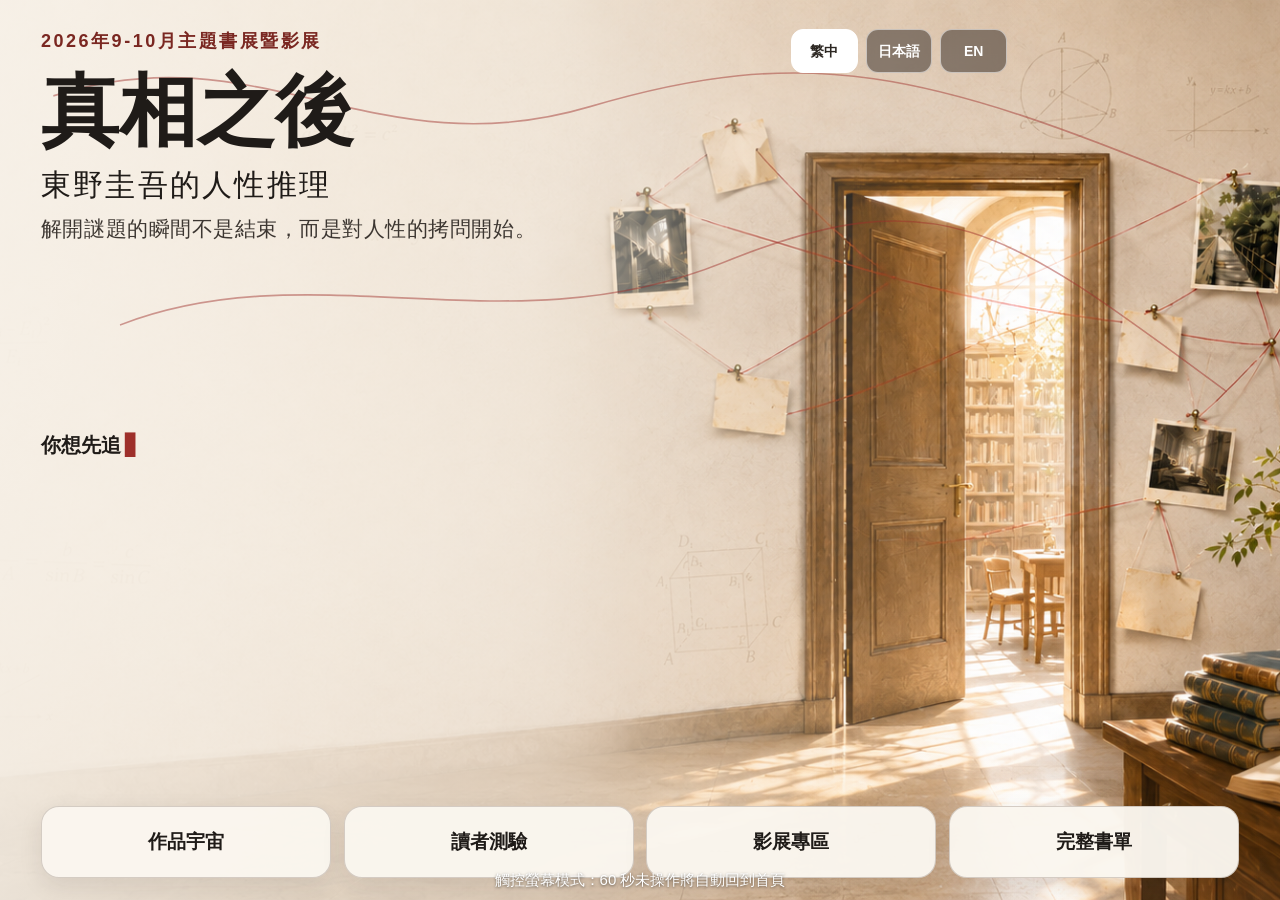
==== index.html @ 8c4c2dd8 "Update index.html" ====
<!doctype html>
<html lang="zh-Hant">
<head>
<meta charset="utf-8">
<meta name="viewport" content="width=device-width,initial-scale=1">
<title>真相之後｜東野圭吾的人性推理</title>
<style>
:root {
  --ink:#1f1b18;
  --muted:#665e56;
  --red:#9e2f2a;
  --paper:rgba(250,246,239,.92);
  --paper-strong:rgba(250,246,239,.97);
  --line:rgba(91,72,58,.24);
  --shadow:0 18px 50px rgba(48,36,28,.16);
  /* 六大主題色（--reason/--after/--love/--justice/--youth/--hope）
     統一定義在 css/theme.css，這裡不再重複，避免以後改色只改到一半。 */
}
*{box-sizing:border-box}
html,body{margin:0;width:100%;height:100%;overflow:hidden;background:#f3eadf;color:var(--ink);font-family:"Noto Serif TC","PingFang TC","Microsoft JhengHei",serif}
button{font:inherit;color:inherit}
.stage{
  width:100vw;height:100vh;min-height:720px;position:relative;overflow:hidden;
  /* 底圖由 css/theme.css 的 body.page-home .stage 統一管理 */
}

.red-thread{position:absolute;inset:0;pointer-events:none;opacity:.46}
.red-thread svg{width:100%;height:100%}
.app{position:relative;z-index:2;height:100%;padding:3.2vh 3.2vw 2.4vh;display:grid;grid-template-rows:auto 1fr auto;gap:2vh}

.top{display:flex;justify-content:space-between;align-items:flex-start;gap:24px}
.hero{max-width:48vw}
.eyebrow{font-size:clamp(18px,1.15vw,28px);letter-spacing:.14em;color:#7a2721;font-weight:700}
.title{font-size:clamp(72px,7vw,150px);line-height:.96;margin:.1em 0 .08em;letter-spacing:.04em}
.subtitle{font-size:clamp(31px,2.65vw,56px);letter-spacing:.14em;margin-bottom:.35em}
.tagline{font-size:clamp(21px,1.35vw,31px);line-height:1.55;color:#3d3732;max-width:980px}

.top-actions{display:flex;gap:12px}
.top-btn{
  min-height:64px;padding:12px 22px;border-radius:16px;border:1px solid rgba(255,255,255,.6);
  color:#fff;background:rgba(38,31,27,.62);backdrop-filter:blur(8px);cursor:pointer;
  font-size:clamp(18px,1.1vw,26px)
}

.case-wrap{align-self:end}
.case-title{font-size:clamp(20px,1.3vw,29px);font-weight:700;margin-bottom:1vh}
.case-grid{display:grid;grid-template-columns:repeat(3,1fr);gap:1.5vh 1.2vw}
.case{
  position:relative;min-height:15.3vh;padding:1.8vh 1.4vw 1.7vh;border-radius:22px;border:1px solid var(--line);
  background:var(--paper);box-shadow:var(--shadow);text-align:left;cursor:pointer;transition:.16s ease;overflow:hidden
}
.case::before{content:"";position:absolute;left:0;top:0;bottom:0;width:6px;background:var(--accent)}
.case:hover,.case:focus-visible{transform:translateY(-4px);border-color:var(--accent);outline:3px solid rgba(158,47,42,.12)}
.case small{display:block;color:var(--accent);font-size:clamp(16px,1.05vw,24px);letter-spacing:.06em;margin-bottom:.75vh}
.case strong{display:block;font-size:clamp(24px,1.85vw,40px);line-height:1.22;margin-bottom:.65vh}
.case span{display:block;color:var(--muted);font-size:clamp(15px,.95vw,22px)}

.footer{display:grid;grid-template-columns:repeat(4,1fr);gap:1vw}
.footer button{
  min-height:8vh;border-radius:18px;border:1px solid var(--line);background:var(--paper-strong);cursor:pointer;
  box-shadow:0 8px 24px rgba(31,25,20,.09);font-size:clamp(19px,1.2vw,27px);font-weight:700
}
.footer button:hover,.footer button:focus-visible{border-color:var(--red);outline:3px solid rgba(158,47,42,.12)}

.panel{
  position:absolute;z-index:10;inset:4vh 4vw;background:rgba(248,244,236,.985);border-radius:28px;border:1px solid var(--line);
  box-shadow:0 30px 90px rgba(0,0,0,.28);padding:4vh 4vw;display:none;overflow:auto
}
.panel.open{display:block}
.close{
  position:fixed;
  top:calc(4vh + 14px);
  right:calc(4vw + 14px);
  z-index:60;
  float:none;
  border:0;
  background:#2c2722;
  color:#fff;
  border-radius:14px;
  min-height:58px;
  padding:12px 22px;
  font-size:22px;
  cursor:pointer;
  box-shadow:0 10px 28px rgba(0,0,0,.22);
}
.panel-kicker{color:var(--red);font-weight:700;letter-spacing:.08em;font-size:22px}
.panel h2{font-size:clamp(46px,4vw,84px);margin:.2em 0 .25em}
.panel p{font-size:clamp(22px,1.45vw,31px);line-height:1.75;max-width:1100px;color:#403933}
.panel-grid{display:grid;grid-template-columns:repeat(3,1fr);gap:18px;margin-top:26px}
.book{border:1px solid var(--line);border-radius:18px;background:#fff;padding:22px}
.book b{font-size:clamp(22px,1.35vw,30px)}
.book p{font-size:18px;line-height:1.55;margin-bottom:0;color:var(--muted)}

.status{position:absolute;left:50%;bottom:1.1vh;transform:translateX(-50%);z-index:3;color:#fff;font-size:clamp(15px,.9vw,20px);text-shadow:0 1px 3px rgba(0,0,0,.55)}

@media (max-width:1000px){
  .hero{max-width:60vw}
  .case-grid{grid-template-columns:repeat(2,1fr)}
  .footer{grid-template-columns:repeat(2,1fr)}
  .panel-grid{grid-template-columns:1fr}
}

/* ===== 首頁打字機開場效果 ===== */
.case-title{
  min-height:1.55em; /* 避免文字逐字出現時版面跳動 */
}

.typing-cursor{
  display:inline-block;
  margin-left:4px;
  color:var(--red, #9e2f2a);
  animation:cursorBlink .75s steps(1,end) infinite;
}

@keyframes cursorBlink{
  0%,45%{opacity:1}
  46%,100%{opacity:0}
}

/* 六大 CASE 初始隱藏，等打字完成後依序進場 */
.case-grid .case{
  opacity:0;
  transform:translateY(18px);
  pointer-events:none;
}

.case-grid .case.case-reveal{
  opacity:1;
  transform:translateY(0);
  pointer-events:auto;
  transition:
    opacity .5s ease,
    transform .55s cubic-bezier(.22,.61,.36,1),
    border-color .16s ease,
    box-shadow .16s ease;
}


/* ===== 六大 CASE｜調查模式 ===== */
.panel.case-mode{padding:3.1vh 3.2vw 3.6vh;overflow:auto}
.case-shell{max-width:1720px;margin:0 auto;padding-bottom:3vh}
.case-head{padding-right:130px}
.case-head-row{display:flex;align-items:center;justify-content:space-between;gap:22px}
.case-progress{display:flex;align-items:center;gap:12px;font-family:"Noto Sans TC","PingFang TC","Microsoft JhengHei",sans-serif;color:var(--muted);font-size:16px;font-weight:700}
.progress-dots{display:flex;gap:8px}
.progress-dot{width:12px;height:12px;border-radius:999px;border:1px solid rgba(158,47,42,.38);background:rgba(158,47,42,.08)}
.progress-dot.done{background:var(--red);border-color:var(--red)}
.progress-dot.current{box-shadow:0 0 0 4px rgba(158,47,42,.12)}
.case-head h2{font-size:clamp(44px,3.8vw,76px);margin:.16em 0 .16em;line-height:1.12}
.panel .case-scene{font-size:clamp(21px,1.3vw,29px);line-height:1.65;max-width:1320px;margin:.35em 0 0}
.investigate-title{margin:24px 0 12px;font-family:"Noto Sans TC","PingFang TC","Microsoft JhengHei",sans-serif;font-size:clamp(18px,1.15vw,25px);font-weight:800;color:#3d342e}
.choice-grid{display:grid;grid-template-columns:repeat(3,1fr);gap:16px}
.choice-btn{min-height:130px;border:1px solid var(--line);border-radius:20px;background:rgba(255,255,255,.9);padding:20px 22px;text-align:left;cursor:pointer;box-shadow:0 10px 28px rgba(55,42,33,.08);transition:.2s ease;position:relative;overflow:hidden}
.choice-btn::after{content:"";position:absolute;left:0;right:0;bottom:0;height:4px;background:var(--red);transform:scaleX(0);transform-origin:left;transition:.24s ease}
.choice-btn:hover,.choice-btn.selected{transform:translateY(-3px);border-color:rgba(158,47,42,.55);box-shadow:0 14px 34px rgba(55,42,33,.13)}
.choice-btn.selected::after{transform:scaleX(1)}
.choice-title{display:block;font-size:clamp(22px,1.35vw,30px);font-weight:800;margin-bottom:6px}
.choice-code{display:block;color:var(--red);font-family:"Noto Sans TC","PingFang TC","Microsoft JhengHei",sans-serif;font-size:12px;letter-spacing:.18em;font-weight:900;margin-bottom:6px}
.choice-hint{display:block;color:var(--muted);font-family:"Noto Sans TC","PingFang TC","Microsoft JhengHei",sans-serif;font-size:15px;line-height:1.45}
.choice-feedback{display:none;margin:18px 0 6px;padding:17px 20px;border-left:4px solid var(--red);border-radius:0 16px 16px 0;background:rgba(158,47,42,.055);font-family:"Noto Sans TC","PingFang TC","Microsoft JhengHei",sans-serif;font-size:17px;line-height:1.7;color:#453a33}
.choice-feedback.show{display:block;animation:fadeInUp .35s ease both}
.clue-zone{display:none;margin-top:22px;position:relative}
.clue-zone.show{display:block}
.clue-thread{height:2px;background:linear-gradient(90deg,var(--red),rgba(158,47,42,.12));transform:scaleX(0);transform-origin:left;animation:threadDraw .85s ease forwards;margin:0 4% 16px}
@keyframes threadDraw{to{transform:scaleX(1)}}
@keyframes fadeInUp{from{opacity:0;transform:translateY(14px)}to{opacity:1;transform:none}}
.clue-grid{display:grid;grid-template-columns:repeat(3,1fr);gap:18px}
.clue-card{opacity:0;transform:translateY(18px);border:1px solid var(--line);border-radius:20px;background:#fff;padding:20px;box-shadow:0 10px 28px rgba(55,42,33,.07)}
.clue-card.reveal{animation:fadeInUp .5s ease forwards}
.clue-no{color:var(--red);font-family:"Noto Sans TC","PingFang TC","Microsoft JhengHei",sans-serif;font-size:12px;letter-spacing:.16em;font-weight:900}
.clue-card h3{font-size:clamp(22px,1.35vw,30px);margin:7px 0 14px}
.clue-label{font-family:"Noto Sans TC","PingFang TC","Microsoft JhengHei",sans-serif;color:var(--muted);font-size:12px;letter-spacing:.12em;font-weight:800;margin-top:10px}
.clue-question{font-family:"Noto Sans TC","PingFang TC","Microsoft JhengHei",sans-serif;font-size:16px;line-height:1.55;color:#342e2a;margin-top:4px}
.clue-real{color:#7d2b25;font-weight:700}
.clue-more{display:none;margin-top:12px;padding-top:12px;border-top:1px dashed rgba(91,72,58,.22);font-family:"Noto Sans TC","PingFang TC","Microsoft JhengHei",sans-serif;font-size:15px;line-height:1.65;color:#5a5048}
.clue-more.show{display:block}
.clue-expand{margin-top:14px;border:1px solid rgba(158,47,42,.28);background:#fff8f4;color:#7c2a25;border-radius:12px;padding:10px 14px;font-weight:800;cursor:pointer}
.case-closeout{display:none;margin-top:28px;padding:22px;border:1px solid var(--line);border-radius:22px;background:rgba(255,255,255,.72)}
.case-closeout.show{display:block;animation:fadeInUp .35s ease both}
.case-closeout .closeout-kicker{color:var(--red);font-family:"Noto Sans TC","PingFang TC","Microsoft JhengHei",sans-serif;font-size:13px;letter-spacing:.16em;font-weight:900}
.case-closeout h3{font-size:clamp(24px,1.55vw,34px);margin:8px 0 14px}
.verdict-grid{display:grid;grid-template-columns:repeat(2,1fr);gap:12px}
.verdict-btn{border:1px solid var(--line);background:#fff;border-radius:16px;padding:15px 18px;text-align:left;cursor:pointer;font-family:"Noto Sans TC","PingFang TC","Microsoft JhengHei",sans-serif;font-size:16px;font-weight:700;line-height:1.5}
.verdict-btn:hover,.verdict-btn.selected{border-color:var(--red);background:#fff5f1}
.verdict-response{display:none;margin-top:14px;font-family:"Noto Sans TC","PingFang TC","Microsoft JhengHei",sans-serif;font-size:16px;line-height:1.7;color:#4b413a}
.verdict-response.show{display:block}
.case-nav{display:none;margin-top:18px;grid-template-columns:1fr 1fr;gap:12px}
.case-nav.show{display:grid}
.case-nav button{min-height:56px;border-radius:15px;border:1px solid var(--line);background:#fff;font-weight:800;cursor:pointer;font-size:16px}
.case-nav .next{background:#2d2925;color:#fff;border-color:#2d2925}
.report-card{margin-top:22px;padding:24px;border-radius:22px;background:linear-gradient(135deg,#2d2824,#4a3f37);color:#fff;box-shadow:0 16px 40px rgba(32,25,20,.18)}
.report-card .report-kicker{color:#e8b6ab;font-family:"Noto Sans TC","PingFang TC","Microsoft JhengHei",sans-serif;font-size:13px;letter-spacing:.18em;font-weight:900}
.report-card h3{margin:8px 0 10px;font-size:clamp(28px,2vw,42px)}
.panel .report-card p{color:rgba(255,255,255,.84);font-size:17px;line-height:1.7;margin:0;max-width:1000px}

@media(max-width:1050px){.choice-grid,.clue-grid{grid-template-columns:1fr}.verdict-grid{grid-template-columns:1fr}.case-head{padding-right:90px}}

/* ===== 最終調查報告 v3：三軸人格 + 三面向結案判斷 ===== */
.report-summary{display:grid;grid-template-columns:minmax(0,1.05fr) minmax(340px,.95fr);gap:24px;align-items:start;margin-top:18px}
.report-profile-copy{font-size:17px;line-height:1.8;color:rgba(255,255,255,.88)}
.report-axis-box,.report-judgement{
  border:1px solid rgba(255,255,255,.14);
  border-radius:18px;
  background:rgba(255,255,255,.07);
  padding:18px 20px
}
.report-axis-title,.report-judgement-title{
  font-family:"Noto Sans TC","PingFang TC","Microsoft JhengHei",sans-serif;
  font-size:13px;font-weight:900;letter-spacing:.14em;color:#f1c8be;margin-bottom:12px
}
.report-axis-row{
  display:grid;grid-template-columns:92px 1fr 28px;gap:10px;align-items:center;
  margin:11px 0;font-family:"Noto Sans TC","PingFang TC","Microsoft JhengHei",sans-serif
}
.report-axis-label{font-size:14px;color:rgba(255,255,255,.84)}
.report-axis-track{height:9px;border-radius:999px;background:rgba(255,255,255,.12);overflow:hidden}
.report-axis-fill{height:100%;border-radius:999px;background:#e8b6ab}
.report-axis-score{text-align:right;font-weight:900;font-size:14px;color:#fff}
.report-judgement{margin-top:18px}
.judgement-grid{display:grid;gap:12px;margin-top:10px}
.judgement-item{
  border:1px solid rgba(255,255,255,.12);
  border-radius:15px;
  background:rgba(0,0,0,.08);
  padding:14px 16px
}
.judgement-item-head{
  display:flex;justify-content:space-between;align-items:center;gap:12px;
  margin-bottom:7px
}
.judgement-dimension{
  font-family:"Noto Sans TC","PingFang TC","Microsoft JhengHei",sans-serif;
  font-size:13px;font-weight:900;letter-spacing:.08em;color:#f1c8be
}
.judgement-result{
  font-family:"Noto Sans TC","PingFang TC","Microsoft JhengHei",sans-serif;
  font-size:15px;font-weight:900;color:#fff
}
.panel .judgement-item p{margin:0;color:rgba(255,255,255,.82);font-size:15px;line-height:1.7}
.report-closing{
  margin-top:18px;padding-top:16px;border-top:1px solid rgba(255,255,255,.14);
  color:rgba(255,255,255,.72);font-size:15px;line-height:1.7
}
@media(max-width:900px){
  .report-summary{grid-template-columns:1fr}
  .report-axis-row{grid-template-columns:88px 1fr 24px}
  .judgement-item-head{align-items:flex-start;flex-direction:column;gap:4px}
}

/* ===== 非線性調查流程：首頁完成狀態 ===== */
.home-progress{
  margin:-.2vh 0 1.1vh;
  font-family:"Noto Sans TC","PingFang TC","Microsoft JhengHei",sans-serif;
  font-size:clamp(15px,.95vw,20px);
  font-weight:800;
  color:var(--muted);
}
.case.completed{
  border-color:rgba(158,47,42,.42);
  box-shadow:0 12px 30px rgba(72,52,38,.12), inset 0 0 0 2px rgba(158,47,42,.05);
}
.case-complete-badge{
  position:absolute;
  right:14px;
  top:12px;
  z-index:2;
  display:inline-flex;
  align-items:center;
  gap:5px;
  padding:6px 10px;
  border-radius:999px;
  background:rgba(158,47,42,.10);
  color:var(--red);
  font-family:"Noto Sans TC","PingFang TC","Microsoft JhengHei",sans-serif;
  font-size:12px;
  line-height:1;
  font-weight:900;
  letter-spacing:.04em;
}



/* ===== 重新展開調查：確認彈窗 + 提示訊息 ===== */
.confirm-modal{
  position:fixed;inset:0;z-index:9999;display:none;align-items:center;justify-content:center;
  padding:28px;background:rgba(31,23,18,.55);backdrop-filter:blur(3px);
}
.confirm-modal.show{display:flex}
.confirm-card{
  width:min(560px,90vw);background:#fffaf3;border:1px solid rgba(92,73,59,.18);border-radius:24px;
  padding:30px 32px;box-shadow:0 28px 80px rgba(0,0,0,.28);
  font-family:"Noto Sans TC","PingFang TC","Microsoft JhengHei",sans-serif;
}
.confirm-kicker{color:var(--red);font-weight:800;letter-spacing:.1em;font-size:14px;margin-bottom:10px}
.confirm-card h3{
  margin:0 0 10px;font-size:clamp(24px,2vw,32px);
  font-family:"Noto Serif TC","Source Han Serif TC","Songti TC","PMingLiU",serif;
}
.confirm-card p{margin:0 0 22px;color:var(--muted);font-size:17px;line-height:1.7}
.confirm-actions{display:flex;gap:12px;justify-content:flex-end}
.confirm-actions button{
  border-radius:14px;padding:13px 22px;font-weight:800;cursor:pointer;font-size:16px;
  border:1px solid var(--line);min-height:52px;
}
.confirm-actions .secondary{background:#fff}
.confirm-actions .primary{background:var(--red);color:#fff;border-color:var(--red)}

.toast{
  position:fixed;left:50%;bottom:6vh;transform:translate(-50%,20px);z-index:10000;
  background:#2c2722;color:#fff;padding:16px 26px;border-radius:999px;
  font-family:"Noto Sans TC","PingFang TC","Microsoft JhengHei",sans-serif;
  font-size:clamp(16px,1vw,20px);font-weight:700;
  opacity:0;pointer-events:none;transition:opacity .3s ease,transform .3s ease;
  box-shadow:0 14px 40px rgba(0,0,0,.28);max-width:90vw;text-align:center;
}
.toast.show{opacity:1;transform:translate(-50%,0)}


/* ============================================================
   手機版 RWD｜第一階段
   ============================================================ */
@media (max-width:768px){
  html,body{
    width:100%;
    height:auto;
    min-height:100%;
    overflow-x:hidden;
    overflow-y:auto;
  }

  .stage{
    width:100%;
    height:auto;
    min-height:100dvh;
    overflow:visible;
  }

  .app{
    height:auto;
    min-height:100dvh;
    display:block;
    padding:22px 16px 28px;
  }

  .top{display:block}
  .hero{max-width:none;width:100%}
  .eyebrow{font-size:14px;letter-spacing:.11em;line-height:1.45}
  .title{font-size:clamp(52px,16vw,78px);line-height:1.02;margin:.12em 0 .1em}
  .subtitle{font-size:clamp(24px,7vw,34px);line-height:1.22;letter-spacing:.07em;margin-bottom:.55em}
  .tagline{max-width:none;font-size:17px;line-height:1.7}

  .top-actions{margin-top:18px;justify-content:flex-start}
  .top-btn{min-height:50px;padding:10px 16px;border-radius:13px;font-size:15px}

  .case-wrap{margin-top:30px}
  .case-title{font-size:20px;line-height:1.5;margin-bottom:6px}
  .home-progress{margin:0 0 14px;font-size:14px}

  .case-grid{grid-template-columns:1fr;gap:12px}
  .case{min-height:0;padding:18px 18px 17px 20px;border-radius:18px}
  .case small{font-size:14px;margin-bottom:7px}
  .case span{font-size:14px;line-height:1.45}

  .footer{margin-top:18px;grid-template-columns:repeat(2,1fr);gap:10px}
  .footer button{min-height:58px;border-radius:15px;font-size:16px;line-height:1.35;padding:10px 8px}

  .status{display:none}

  .panel{
    position:fixed;
    inset:0;
    width:100%;
    height:100dvh;
    border:0;
    border-radius:0;
    padding:18px 15px 34px;
    overflow-y:auto;
    overflow-x:hidden;
    -webkit-overflow-scrolling:touch;
    overscroll-behavior:contain;
    background:rgba(248,244,236,.995);
  }

  .panel.case-mode{padding:18px 15px 36px}
  .close{
    position:fixed;
    top:14px;
    right:14px;
    z-index:60;
    min-height:48px;
    padding:9px 14px;
    border-radius:12px;
    font-size:15px;
    margin:0;
  }

  .case-shell{max-width:none;padding-bottom:10px}
  .case-head{padding-right:0}
  .case-head-row{align-items:flex-start;flex-direction:column;gap:8px}
  .panel-kicker{font-size:15px}
  .case-progress{width:100%;justify-content:space-between;gap:8px;font-size:13px;flex-wrap:wrap}
  .progress-dots{gap:6px}
  .progress-dot{width:10px;height:10px}

  .case-head h2{font-size:clamp(34px,10vw,48px);line-height:1.17;margin:.25em 0 .22em}
  .panel .case-scene{font-size:17px;line-height:1.75;margin-top:0}
  .investigate-title{margin:24px 0 11px;font-size:17px;line-height:1.5}

  .choice-grid,.clue-grid,.verdict-grid{grid-template-columns:1fr;gap:11px}
  .choice-btn{min-height:0;padding:17px 16px;border-radius:16px}
  .choice-title{font-size:21px}
  .choice-code{font-size:11px}
  .choice-hint{font-size:14px}
  .choice-feedback{margin-top:14px;padding:14px 15px;font-size:15px;line-height:1.7}

  .clue-zone{margin-top:18px}
  .clue-card{padding:17px;border-radius:16px}
  .clue-card h3{font-size:21px}
  .clue-question{font-size:15px}
  .clue-more{font-size:14px}
  .clue-expand{min-height:44px;padding:10px 14px}

  .case-closeout{margin-top:20px;padding:17px;border-radius:17px}
  .case-closeout h3{font-size:22px;line-height:1.45}
  .verdict-btn{min-height:52px;padding:14px 15px;font-size:15px}
  .verdict-response{font-size:15px}

  .case-nav{grid-template-columns:1fr;gap:9px}
  .case-nav button{min-height:52px;font-size:15px}

  .report-card{padding:18px;border-radius:17px}
  .report-card h3{font-size:30px;line-height:1.25}
  .report-summary{grid-template-columns:1fr;gap:16px}
  .report-profile-copy{font-size:15px;line-height:1.8}
  .report-axis-box,.report-judgement{padding:15px;border-radius:15px}
  .report-axis-row{grid-template-columns:84px 1fr 20px;gap:8px}
  .report-axis-label{font-size:13px}
  .judgement-item{padding:13px 14px}
  .judgement-item-head{align-items:flex-start;flex-direction:column;gap:4px}
  .panel .judgement-item p{font-size:14px;line-height:1.7}
  .report-closing{font-size:14px}

  .confirm-modal{padding:16px}
  .confirm-card{width:100%;max-width:520px;padding:24px 20px;border-radius:20px}
  .confirm-card p{font-size:15px}
  .confirm-actions{flex-direction:column-reverse}
  .confirm-actions button{width:100%}

  .toast{
    bottom:24px;
    width:calc(100% - 32px);
    border-radius:16px;
    padding:13px 16px;
    font-size:14px;
  }

  .red-thread{opacity:.22}
}


/* ===== 手機滑動體驗修正 ===== */
@media (max-width:768px){
  body.panel-open{
    overflow:hidden;
  }

  .panel{
    touch-action:pan-y;
    overscroll-behavior-y:auto;
    -webkit-overflow-scrolling:touch;
  }

  #panelContent,
  .case-shell,
  .choice-grid,
  .clue-grid,
  .case-closeout,
  .report-card{
    touch-action:pan-y;
  }

  .panel button{
    touch-action:manipulation;
  }

  .close{
    float:none;
    display:block;
    margin-left:0;
  }
}


/* ===== 最終報告閱讀順序修正 ===== */
.report-summary{
  grid-template-columns:minmax(0,1.05fr) minmax(340px,.95fr);
  grid-template-areas:
    "profile axis"
    "judgement judgement"
    "closing closing";
}
.report-profile-copy{grid-area:profile}
.report-axis-box{grid-area:axis}
.report-judgement{grid-area:judgement}
.report-closing{grid-area:closing}

@media(max-width:900px){
  .report-summary{
    grid-template-columns:1fr;
    grid-template-areas:
      "profile"
      "axis"
      "judgement"
      "closing";
  }
}


/* ===== 首頁調查進度延後出現 ===== */
.home-progress{
  opacity:0;
  transform:translateY(8px);
  pointer-events:none;
}

.home-progress.progress-reveal{
  opacity:1;
  transform:translateY(0);
  pointer-events:auto;
  transition:opacity .45s ease, transform .45s ease;
}


/* ===== 手機 CASE 標題寬度最終修正 ===== */
@media (max-width:768px){
  .case strong{
    font-size:21px;
    line-height:1.3;
    margin-bottom:7px;
    padding-right:0;
    word-break:keep-all;
    overflow-wrap:normal;
  }

  .case-complete-badge{
    position:static;
    display:inline-flex;
    margin-top:10px;
    width:max-content;
  }
}


/* ===== 重新展開調查按鈕顯示邏輯 ===== */
#restartInvestigationBtn{
  opacity:0;
  visibility:hidden;
  pointer-events:none;
  transform:translateY(-6px);
}

#restartInvestigationBtn.restart-visible{
  opacity:1;
  visibility:visible;
  pointer-events:auto;
  transform:translateY(0);
  transition:opacity .35s ease, transform .35s ease;
}


/* ===== 三語架構｜Language Switcher ===== */
.language-switcher{
  display:flex;
  gap:8px;
  align-items:center;
  flex-wrap:wrap;
}

.lang-btn{
  min-height:44px;
  padding:9px 13px;
  border-radius:12px;
  border:1px solid rgba(255,255,255,.55);
  background:rgba(38,31,27,.48);
  color:#fff;
  font-family:"Noto Sans TC","PingFang TC","Microsoft JhengHei",sans-serif;
  font-size:14px;
  font-weight:800;
  cursor:pointer;
  backdrop-filter:blur(8px);
}

.lang-btn[aria-pressed="true"]{
  background:#fff;
  color:#2c2722;
  border-color:#fff;
}

@media (max-width:768px){
  .top-actions{
    width:100%;
    justify-content:space-between;
    align-items:center;
    gap:10px;
    flex-wrap:wrap;
  }

  .language-switcher{
    order:1;
  }

  #restartInvestigationBtn{
    order:2;
  }

  .lang-btn{
    min-height:42px;
    padding:8px 11px;
    font-size:13px;
  }
}

/* 英文版字級預留：第二階段翻譯完成後會直接生效 */
html[lang="en"] .case strong{
  letter-spacing:0;
}

@media (max-width:768px){
  html[lang="en"] .case strong{
    font-size:19px;
    line-height:1.28;
    word-break:normal;
    overflow-wrap:anywhere;
  }

  html[lang="ja"] .case strong{
    font-size:20px;
    line-height:1.3;
  }
}


/* ===== 三語切換器固定位置修正 ===== */
.top-actions{
  display:grid;
  grid-template-columns:216px 220px;
  justify-content:end;
  align-items:start;
  gap:12px;
  width:448px;
  flex:0 0 448px;
}

.language-switcher{
  width:216px;
  display:grid;
  grid-template-columns:repeat(3,1fr);
  gap:8px;
}

.lang-btn{
  width:100%;
  min-width:0;
  white-space:nowrap;
  text-align:center;
}

#restartInvestigationBtn{
  width:220px;
  justify-self:end;
  white-space:nowrap;
}

/* 手機：語言切換器固定滿寬，三顆按鈕各佔 1/3；
   重新展開調查另起一列，不再影響語言按鈕位置。 */
@media (max-width:768px){
  .top-actions{
    display:grid;
    grid-template-columns:1fr;
    gap:10px;
    width:100%;
    min-width:0;
    flex:none;
    margin-top:18px;
  }

  .language-switcher{
    width:100%;
    grid-template-columns:repeat(3,1fr);
    order:1;
  }

  #restartInvestigationBtn{
    width:100%;
    max-width:220px;
    justify-self:start;
    order:2;
  }
}


/* ===== 語言按鈕文字垂直／水平置中修正 ===== */
.lang-btn{
  display:flex;
  align-items:center;
  justify-content:center;
  line-height:1;
  padding-top:0;
  padding-bottom:0;
  text-align:center;
}

</style>
<link rel="stylesheet" href="./css/theme.css">

<style id="mobile-home-bg-override">
@media (max-width:768px){
  body.page-home .stage{
    background-image:url("./images/home-bg-mobile.png");
    background-size:cover;
    background-position:center top;
    background-repeat:no-repeat;
    background-attachment:scroll;
  }
}
</style>

<script src="./js/common.js"></script>
</head>
<body class="page-home">
<main class="stage">
  <div class="red-thread" aria-hidden="true">
    <svg viewBox="0 0 1920 1080" preserveAspectRatio="none">
      <path d="M80 115 C390 35 560 205 885 128 S1390 85 1800 220" fill="none" stroke="#9e2f2a" stroke-width="2"/>
      <path d="M180 390 C470 300 760 420 1085 315 S1510 275 1840 470" fill="none" stroke="#9e2f2a" stroke-width="2"/>
    </svg>
  </div>

  <div class="app">
    <header class="top">
      <section class="hero">
        <div class="eyebrow" data-i18n="hero.eyebrow">2026年9-10月主題書展暨影展</div>
        <div class="title" data-i18n="hero.title">真相之後</div>
        <div class="subtitle" data-i18n="hero.subtitle">東野圭吾的人性推理</div>
        <div class="tagline" data-i18n="hero.tagline">解開謎題的瞬間不是結束，而是對人性拷問的開始。</div>
      </section>
      <div class="top-actions">
        <div class="language-switcher" role="group" aria-label="Language">
          <button class="lang-btn" type="button" data-lang="zh-Hant" aria-pressed="true">繁中</button>
          <button class="lang-btn" type="button" data-lang="ja" aria-pressed="false">日本語</button>
          <button class="lang-btn" type="button" data-lang="en" aria-pressed="false">EN</button>
        </div>
        <button class="top-btn" id="restartInvestigationBtn" data-i18n="common.restart">↺ 重新展開調查</button>
      </div>
    </header>

    <section class="case-wrap">
      <div class="case-title"><span id="typewriter-title"></span><span class="typing-cursor">▋</span></div>
      <div class="home-progress" id="homeProgress">調查進度：已完成 0 / 6</div>
      <div class="case-grid">
        <button class="case" style="--accent:var(--reason)" data-case="reason">
          <small data-i18n="cases.reason.label">CASE 01｜理性</small>
          <strong data-i18n="cases.reason.title">理性可以解開一切嗎？</strong>
          <span data-i18n="cases.reason.subtitle">偵探伽利略系列</span>
        </button>
        <button class="case" style="--accent:var(--after)" data-case="after">
          <small data-i18n="cases.after.label">CASE 02｜餘波</small>
          <strong data-i18n="cases.after.title">死亡之後，留下來的是誰？</strong>
          <span data-i18n="cases.after.subtitle">加賀恭一郎系列</span>
        </button>
        <button class="case" style="--accent:var(--love)" data-case="love">
          <small data-i18n="cases.love.label">CASE 03｜愛</small>
          <strong data-i18n="cases.love.title">愛，能不能成為犯罪的理由？</strong>
          <span data-i18n="cases.love.subtitle">人性與情感的邊界</span>
        </button>
        <button class="case" style="--accent:var(--justice)" data-case="justice">
          <small data-i18n="cases.justice.label">CASE 04｜正義</small>
          <strong data-i18n="cases.justice.title">當社會製造了罪犯</strong>
          <span data-i18n="cases.justice.subtitle">司法、公共議題與社會省思</span>
        </button>
        <button class="case" style="--accent:var(--youth)" data-case="youth">
          <small data-i18n="cases.youth.label">CASE 05｜青春</small>
          <strong data-i18n="cases.youth.title">青春從來不只是青春</strong>
          <span data-i18n="cases.youth.subtitle">校園、同儕與成長的代價</span>
        </button>
        <button class="case" style="--accent:var(--hope)" data-case="hope">
          <small data-i18n="cases.hope.label">CASE 06｜希望</small>
          <strong data-i18n="cases.hope.title">沒有命案，也可以是東野圭吾</strong>
          <span data-i18n="cases.hope.subtitle">溫暖、希望與非典型解謎</span>
        </button>
      </div>
    </section>

    <footer class="footer">
      <button id="universeBtn" data-i18n="nav.universe">作品宇宙</button>
      <button id="quizBtn" data-i18n="nav.quiz">讀者測驗</button>
      <button data-action="film" data-i18n="nav.film">影展專區</button>
      <button data-action="books" data-i18n="nav.books">完整書單</button>
    </footer>
  </div>

  <section class="panel" id="panel" aria-live="polite">
    <button class="close" id="closeBtn" data-i18n="common.close">關閉</button>
    <div id="panelContent"></div>
  </section>

  <div class="status" id="idleStatus" data-i18n="common.idleStatus">觸控螢幕模式：60 秒未操作將自動回到首頁</div>

  <div class="confirm-modal" id="restartConfirm" aria-hidden="true">
    <div class="confirm-card">
      <div class="confirm-kicker" data-i18n="common.restartKicker">重新展開調查</div>
      <h3 data-i18n="common.restartTitle">要清空目前的調查進度嗎？</h3>
      <p data-i18n="common.restartBody">清空後，六大案件的選擇與判斷都會重新開始，你可以自由探索不同的可能。</p>
      <div class="confirm-actions">
        <button class="secondary" id="restartCancelBtn" data-i18n="common.cancel">取消</button>
        <button class="primary" id="restartConfirmBtn" data-i18n="common.confirmRestart">確定重新開始</button>
      </div>
    </div>
  </div>

  <div class="toast" id="toast"></div>
</main>

<script>


/* ============================================================
   三語架構 v1
   優先順序：
   1. URL ?lang=zh / ja / en
   2. localStorage truthAfterLang
   3. 預設繁體中文
   第二階段會把六大 CASE 與最終報告全文移入這個翻譯架構。
   LANGUAGE_CONFIG / normalizeLang / resolveInitialLanguage / withCurrentLang /
   formatText / updateLangButtons 已統一移到 common.js，四個頁面共用同一份，
   避免各頁各自複製、久了行為漂移不一致。
   ============================================================ */

const i18n={
  "zh-Hant": {
    "hero": {
      "eyebrow": "2026年9-10月主題書展暨影展",
      "title": "真相之後",
      "subtitle": "東野圭吾的人性推理",
      "tagline": "解開謎題的瞬間不是結束，而是對人性的拷問開始。",
      "prompt": "你想先追查哪一種真相？"
    },
    "nav": {
      "universe": "作品宇宙",
      "quiz": "讀者測驗",
      "film": "影展專區",
      "books": "完整書單"
    },
    "common": {
      "close": "關閉",
      "restart": "↺ 重新展開調查",
      "progressPrefix": "調查進度：已完成",
      "progressSuffix": "/ 6",
      "investigationProgress": "調查進度",
      "originalChoice": "你原本選擇從「{choice}」開始。",
      "currentChoice": "你選擇從「{choice}」開始。",
      "judgementRecorded": "你的判斷已記錄。",
      "returnCases": "返回六大案件",
      "continueCase": "繼續追查 {case} →",
      "viewReport": "查看調查報告",
      "evidence": "證物",
      "surfaceQuestion": "表面問題",
      "realQuestion": "真正的問題",
      "expandClue": "展開線索",
      "collapseClue": "收起線索",
      "caseReview": "CASE REVIEW｜結案判斷",
      "restartTitle": "要清空目前的調查進度嗎？",
      "restartBody": "清空後，六大案件的選擇與判斷都會重新開始，你可以自由探索不同的可能。",
      "cancel": "取消",
      "confirmRestart": "確定重新開始",
      "freshToast": "目前就是全新的調查，歡迎開始！",
      "restartedToast": "已重新展開調查，歡迎探索不同的可能。",
      "filmPlaceholder": "正式版可放映片單、日期、原著作品、預告與映後提問。",
      "completedBadge": "✓ 已完成",
      "idleStatus": "觸控螢幕模式：60 秒未操作將自動回到首頁",
      "restartKicker": "重新展開調查"
    },
    "cases": {
      "reason": {
        "label": "CASE 01｜理性",
        "title": "理性可以解開一切嗎？",
        "subtitle": "偵探伽利略系列"
      },
      "after": {
        "label": "CASE 02｜餘波",
        "title": "死亡之後，留下來的是誰？",
        "subtitle": "加賀恭一郎系列"
      },
      "love": {
        "label": "CASE 03｜愛",
        "title": "愛，能不能成為犯罪的理由？",
        "subtitle": "人性與情感的邊界"
      },
      "justice": {
        "label": "CASE 04｜正義",
        "title": "當社會製造了罪犯",
        "subtitle": "司法、公共議題與社會省思"
      },
      "youth": {
        "label": "CASE 05｜青春",
        "title": "青春從來不只是青春",
        "subtitle": "校園、同儕與成長的代價"
      },
      "hope": {
        "label": "CASE 06｜希望",
        "title": "沒有命案，也可以是東野圭吾",
        "subtitle": "溫暖、希望與非典型解謎"
      }
    }
  },
  "ja": {
    "hero": {
      "eyebrow": "2026年9–10月 テーマ図書展・映画特集",
      "title": "真実のその先",
      "subtitle": "東野圭吾が描く、人間の心とミステリー",
      "tagline": "謎が解けた瞬間は、終わりではない。そこから、人間性への問いが始まる。",
      "prompt": "あなたは、どの真実から追いますか？"
    },
    "nav": {
      "universe": "作品世界",
      "quiz": "読者診断",
      "film": "映画特集",
      "books": "全作品リスト"
    },
    "common": {
      "close": "閉じる",
      "restart": "↺ 調査をやり直す",
      "progressPrefix": "調査進捗：完了",
      "progressSuffix": "/ 6",
      "investigationProgress": "調査進捗",
      "originalChoice": "前回は「{choice}」から調査を始めました。",
      "currentChoice": "「{choice}」から調査を始めます。",
      "judgementRecorded": "あなたの判断を記録しました。",
      "returnCases": "6つのCASEへ戻る",
      "continueCase": "次の調査へ：{case} →",
      "viewReport": "最終調査レポートを見る",
      "evidence": "証拠品",
      "surfaceQuestion": "表面的な問い",
      "realQuestion": "本質的な問い",
      "expandClue": "手がかりを開く",
      "collapseClue": "手がかりを閉じる",
      "caseReview": "CASE REVIEW｜最終判断",
      "restartTitle": "現在の調査記録を消去しますか？",
      "restartBody": "リセットすると、6つのCASEにおける選択と判断がすべて初期化され、別の可能性を自由に探索できます。",
      "cancel": "キャンセル",
      "confirmRestart": "最初からやり直す",
      "freshToast": "現在は初期状態です。いつでも調査を開始できます。",
      "restartedToast": "調査をリセットしました。新たな視点で真相を探ってみましょう。",
      "filmPlaceholder": "正式版では上映作品、日程、原作小説、予告編、上映後の問いかけ等を掲載します。",
      "completedBadge": "✓ 完了",
      "idleStatus": "タッチスクリーンモード：60秒間操作がない場合、自動的にホーム画面へ戻ります。",
      "restartKicker": "調査を再開する"
    },
    "cases": {
      "reason": {
        "label": "CASE 01｜理性",
        "title": "理性はすべてを解き明かせるのか？",
        "subtitle": "ガリレオシリーズ"
      },
      "after": {
        "label": "CASE 02｜余波",
        "title": "死のあとに、残されるのは誰か？",
        "subtitle": "加賀恭一郎シリーズ"
      },
      "love": {
        "label": "CASE 03｜愛",
        "title": "愛は、犯罪の理由になり得るのか？",
        "subtitle": "感情と人間性の境界"
      },
      "justice": {
        "label": "CASE 04｜正義",
        "title": "社会が犯罪者を生み出すとき",
        "subtitle": "司法・公共問題・社会への問い"
      },
      "youth": {
        "label": "CASE 05｜青春",
        "title": "青春は、ただの青春ではない",
        "subtitle": "学校・仲間・成長の代償"
      },
      "hope": {
        "label": "CASE 06｜希望",
        "title": "殺人事件がなくても、東野圭吾",
        "subtitle": "温もり・希望・非典型ミステリー"
      }
    }
  },
  "en": {
    "hero": {
      "eyebrow": "September–October 2026 Book & Film Exhibition",
      "title": "Beyond the Truth",
      "subtitle": "Keigo Higashino: Human Nature Behind the Mystery",
      "tagline": "Solving the mystery is not the end. It is where the questions about human nature begin.",
      "prompt": "Which truth will you investigate first?"
    },
    "nav": {
      "universe": "Works Universe",
      "quiz": "Reader Quiz",
      "film": "Film Program",
      "books": "Full Book List"
    },
    "common": {
      "close": "Close",
      "restart": "↺ Restart Investigation",
      "progressPrefix": "Investigation Progress:",
      "progressSuffix": "of 6",
      "investigationProgress": "Investigation Progress",
      "originalChoice": "You previously started with “{choice}.”",
      "currentChoice": "You chose to begin with “{choice}.”",
      "judgementRecorded": "Your judgement has been recorded.",
      "returnCases": "Back to the Six Cases",
      "continueCase": "Continue to {case} →",
      "viewReport": "View Investigation Report",
      "evidence": "Evidence",
      "surfaceQuestion": "Surface Question",
      "realQuestion": "The Deeper Question",
      "expandClue": "Reveal Clue",
      "collapseClue": "Hide Clue",
      "caseReview": "CASE REVIEW｜Final Verdict",
      "restartTitle": "Clear current investigation progress?",
      "restartBody": "Resetting will clear all your choices and judgements across the six cases, allowing you to explore different perspectives.",
      "cancel": "Cancel",
      "confirmRestart": "Confirm Restart",
      "freshToast": "You are on a fresh investigation. Begin whenever you are ready!",
      "restartedToast": "Investigation reset. Explore a new path forward.",
      "filmPlaceholder": "The final version will feature screening schedules, source novels, trailers, and post-screening discussion prompts.",
      "completedBadge": "✓ Completed",
      "idleStatus": "Touchscreen mode: after 60 seconds of inactivity, the page will automatically return to the home screen.",
      "restartKicker": "Restart the Investigation"
    },
    "cases": {
      "reason": {
        "label": "CASE 01｜Reason",
        "title": "Can Reason Explain Everything?",
        "subtitle": "The Detective Galileo Series"
      },
      "after": {
        "label": "CASE 02｜Aftermath",
        "title": "Who Remains After Death?",
        "subtitle": "The Kyoichiro Kaga Series"
      },
      "love": {
        "label": "CASE 03｜Love",
        "title": "Can Love Justify Crime?",
        "subtitle": "The Boundary Between Emotion and Human Nature"
      },
      "justice": {
        "label": "CASE 04｜Justice",
        "title": "When Society Creates Criminals",
        "subtitle": "Law, Public Issues, and Social Reflection"
      },
      "youth": {
        "label": "CASE 05｜Youth",
        "title": "Youth Is Never Just Youth",
        "subtitle": "School, Peers, and the Cost of Growing Up"
      },
      "hope": {
        "label": "CASE 06｜Hope",
        "title": "Higashino Beyond Murder Mysteries",
        "subtitle": "Warmth, Hope, and Unconventional Mysteries"
      }
    }
  }
};

function getNested(obj,path){
  return path.split(".").reduce((cur,key)=>cur && cur[key]!==undefined ? cur[key] : undefined,obj);
}

function t(path,lang=currentLang){
  return getNested(i18n[lang],path) ?? getNested(i18n["zh-Hant"],path) ?? path;
}

let currentLang=resolveInitialLanguage();

function applyStaticTranslations(){
  document.documentElement.lang=currentLang;

  document.querySelectorAll("[data-i18n]").forEach(el=>{
    el.textContent=t(el.dataset.i18n);
  });

  updateLangButtons(currentLang);
  updateHomeProgress();
}

function setLanguage(lang,{updateUrl=true}={}){
  const normalized=normalizeLang(lang);
  if(!normalized) return;

  currentLang=normalized;
  localStorage.setItem("truthAfterLang",currentLang);

  if(updateUrl){
    const url=new URL(window.location.href);
    url.searchParams.set("lang",LANGUAGE_CONFIG[currentLang].query);
    history.replaceState(null,"",url);
  }

  applyStaticTranslations();
  if(currentCaseKey && panel.classList.contains("open")){
    openCaseByKey(currentCaseKey);
  }else{
    resetTypewriterForLanguage();
  }
}

document.querySelectorAll("[data-lang]").forEach(btn=>{
  btn.addEventListener("click",()=>setLanguage(btn.dataset.lang));
});


const caseOrder=["reason","after","love","justice","youth","hope"];
const caseDataZh={
  "reason": {
    "case": "CASE 01｜理性",
    "title": "理性可以解開一切嗎？",
    "scene": "所有證據都指向同一個答案。但如果真相本身，比謊言更殘酷呢？湯川學相信公式、實驗與邏輯；而東野圭吾總在答案出現後，再把問題推回人的身上。",
    "prompt": "你會先追查哪一條線索？",
    "choices": [
      {
        "id": "how",
        "title": "犯罪手法",
        "code": "HOW",
        "hint": "事情是怎麼發生的？",
        "reply": "你選擇從「怎麼做到」開始。湯川學也會從這裡開始；只是科學能證明發生了什麼，卻未必能回答一個人為什麼願意付出那樣的代價。"
      },
      {
        "id": "why",
        "title": "利益與恩怨",
        "code": "WHY",
        "hint": "他為什麼這麼做？",
        "reply": "你先追查人的理由。動機讓案件變得可以理解，但「可以理解」和「可以原諒」從來不是同一件事。"
      },
      {
        "id": "after",
        "title": "背後的代價",
        "code": "AFTER",
        "hint": "真相之後，誰承擔後果？",
        "reply": "你把目光放到答案之後。這正是本展想追問的地方：當謎題解開，真正困難的往往才剛開始。"
      }
    ],
    "books": [
      {
        "title": "嫌疑犯X的獻身",
        "surface": "完美的不在場證明，是如何成立的？",
        "real": "如果犧牲出於愛，它還能被單純稱為犯罪嗎？",
        "more": "石神的計算幾乎無懈可擊，但小說真正留下的不是公式，而是一個人究竟可以為另一個人做到什麼程度。"
      },
      {
        "title": "聖女的救贖",
        "surface": "幾乎不可能完成的犯罪，是怎麼發生的？",
        "real": "當等待與怨恨累積多年，愛與報復還能清楚分開嗎？",
        "more": "科學可以還原手法，卻無法縮短一段漫長關係裡的沉默。東野把「不可能犯罪」轉成情感時間的證據。"
      },
      {
        "title": "真夏方程式",
        "surface": "一場死亡背後，究竟藏著什麼因果？",
        "real": "如果揭開真相會傷害一個孩子，知道答案仍然是最好的選擇嗎？",
        "more": "湯川逼近真相的同時，也必須面對知識的責任：知道與說出，並不是完全相同的選擇。"
      }
    ],
    "closeQ": "理性可以解開犯罪的方法，但它能解開人的選擇嗎？",
    "verdicts": [
      "可以，人的選擇終究有其原因。",
      "不一定，人並不是公式。"
    ],
    "closeText": "真相被證明的那一刻，或許才是人性問題真正開始的地方。"
  },
  "after": {
    "case": "CASE 02｜餘波",
    "title": "死亡之後，留下來的是誰？",
    "scene": "案件可以結案，失去卻不會跟著結束。加賀恭一郎追查的，不只有兇手，也有被一場死亡改變的人：遺族、親人，以及那些沒有說出口的秘密。",
    "prompt": "面對一場已經發生的死亡，你會先看哪裡？",
    "choices": [
      {
        "id": "trace",
        "title": "最後行蹤",
        "code": "TRACE",
        "hint": "死者生前經歷了什麼？",
        "reply": "你先重建事情發生的軌跡。線索可以帶你接近死亡的瞬間，但加賀更常停下來看：那個瞬間之後，誰的人生被迫改變。"
      },
      {
        "id": "secret",
        "title": "未說出口的秘密",
        "code": "SECRET",
        "hint": "誰在保護，誰在隱瞞？",
        "reply": "你注意到沉默。家庭裡的秘密常不是為了欺騙陌生人，而是為了保護最親近的人；也因此，保護有時會悄悄變成傷害。"
      },
      {
        "id": "remain",
        "title": "留下來的人",
        "code": "AFTER",
        "hint": "真相之後，人如何繼續生活？",
        "reply": "你直接看向案件的餘波。對留下來的人而言，破案不是句點，而是重新學習如何生活的起點。"
      }
    ],
    "books": [
      {
        "title": "新參者",
        "surface": "日本橋的人際關係裡，哪一條線索通往真相？",
        "real": "比找到兇手更重要的，會不會是讓被案件改變的人重新理解彼此？",
        "more": "加賀像「新參者」一樣進入街區，也一步步看見每個普通人的祕密。破案之外，他更在乎那些仍要生活下去的人。"
      },
      {
        "title": "紅色手指",
        "surface": "一個家庭為什麼共同掩蓋犯罪？",
        "real": "當守護家人變成掩蓋傷害，愛與共犯之間還剩多少距離？",
        "more": "最令人窒息的不是案件本身，而是家庭如何用沉默延續錯誤。東野把責任推回每一個選擇不說的人。"
      },
      {
        "title": "麒麟之翼",
        "surface": "死者留下的最後行動，究竟想指向什麼？",
        "real": "一場死亡能不能成為家人重新理解彼此的最後機會？",
        "more": "追查線索的過程，也是一段遲來的理解。死亡無法逆轉，但真相有時能改變留下來的人如何記住彼此。"
      }
    ],
    "closeQ": "破案能結束案件，但能否減輕因失去而造成的傷痕？",
    "verdicts": [
      "能，知道真相才能真正往前走。",
      "不能，有些餘波會留得比真相更久。"
    ],
    "closeText": "案件有結案日期，失去沒有。真相的價值，也許不是消除痛苦，而是讓人知道該如何與它共處。"
  },
  "love": {
    "case": "CASE 03｜愛",
    "title": "愛，能不能成為犯罪的理由？",
    "scene": "守護、犧牲、佔有、控制——它們有時都以「愛」為名。當一個人說自己是為了所愛之人而跨越界線，我們究竟是在理解他的理由，還是在替他的行為尋找藉口？",
    "prompt": "當愛與犯罪糾纏在一起，你會先追查什麼？",
    "choices": [
      {
        "id": "act",
        "title": "越界的行為",
        "code": "ACT",
        "hint": "他究竟做了什麼？",
        "reply": "你先把行為和情感分開。這是一條重要界線：再強烈的感情，也不能讓傷害自動失去責任。"
      },
      {
        "id": "why",
        "title": "愛的理由",
        "code": "WHY",
        "hint": "他說自己是為了誰？",
        "reply": "你願意先理解動機。理解能讓人物變得立體，但也會逼我們面對更難的問題：理解之後，我們還能否清楚判斷對錯？"
      },
      {
        "id": "boundary",
        "title": "守護與控制的界線",
        "code": "BOUNDARY",
        "hint": "愛從哪裡開始變成傷害？",
        "reply": "你在尋找界線。東野最擅長讓守護與佔有只隔一步，讓讀者看見「為你好」如何可能成為另一種控制。"
      }
    ],
    "books": [
      {
        "title": "白夜行",
        "surface": "兩個人的命運為何長年被同一樁案件牽引？",
        "real": "彼此守護，也彼此困住；當愛只能存在於黑暗中，它還能走向光嗎？",
        "more": "小說沒有把情感說破，反而讓沉默成為最大的線索。讀者必須自己判斷：這份關係究竟是救贖，還是共同沉淪。"
      },
      {
        "title": "秘密",
        "surface": "當身體與靈魂不再重合，家人該如何面對？",
        "real": "當熟悉的身體裡住著另一個熟悉的人，愛究竟是在愛誰？",
        "more": "《秘密》把推理轉向身分與關係。最難回答的不是超自然現象，而是人在失去與重新選擇之間，如何定義愛。"
      },
      {
        "title": "幻夜",
        "surface": "一段關係裡，誰在利用誰？",
        "real": "如果愛逐漸變成操控與依附，我們還能從中看見真正的感情嗎？",
        "more": "人物彼此靠近，也彼此成為工具。《幻夜》讓「愛」不再天然純潔，而是一股可能救人、也可能吞沒人的力量。"
      }
    ],
    "closeQ": "理解一個人「因愛而犯罪」的理由，是否會改變你對他的判斷？",
    "verdicts": [
      "會，動機讓責任有了不同重量。",
      "不會，理解不等於原諒。"
    ],
    "closeText": "愛可以解釋行為，卻未必能替行為辯護。真正困難的，是我們願意理解到哪裡，又願意原諒到哪裡。"
  },
  "justice": {
    "case": "CASE 04｜正義",
    "title": "當社會製造了罪犯",
    "scene": "法律會判決有罪或無罪，但正義不一定在宣判那一刻完成。少年法、死刑、科技監控、受害者創傷與社會偏見，都讓「誰該負責」變得比案件本身更複雜。",
    "prompt": "當制度與個人的痛苦衝突，你會先相信什麼？",
    "choices": [
      {
        "id": "law",
        "title": "法律判決",
        "code": "LAW",
        "hint": "制度如何定義罪與罰？",
        "reply": "你先守住制度。法律必須可被共同遵循，但它的尺度也可能讓某些痛苦無法被完整看見。"
      },
      {
        "id": "hurt",
        "title": "受害者的痛苦",
        "code": "HURT",
        "hint": "判決真的回應了誰？",
        "reply": "你先看受傷的人。當程序完成而痛苦仍然存在，「正義已經完成」這句話就會變得格外困難。"
      },
      {
        "id": "system",
        "title": "社會的責任",
        "code": "SYSTEM",
        "hint": "誰創造了走向犯罪的條件？",
        "reply": "你把鏡頭拉遠。個人必須為行為負責，但制度、環境與科技也可能默默決定一個人有哪些選擇。"
      }
    ],
    "books": [
      {
        "title": "徬徨之刃",
        "surface": "當法律無法阻止悲劇，父親還能做什麼？",
        "real": "當制度無法平息被害者家屬的痛苦，復仇是否可能被理解？",
        "more": "小說讓讀者同時看見法律的必要與不足。越靠近受害者的痛苦，越難用單一答案處理「正義」。"
      },
      {
        "title": "空洞的十字架",
        "surface": "刑罰究竟能不能阻止下一次犯罪？",
        "real": "判決與懲罰完成之後，罪真的消失了嗎？",
        "more": "東野把死刑爭議從抽象立場拉回具體人生：懲罰、悔悟、補償與失去之間，沒有哪一個詞可以獨自完成正義。"
      },
      {
        "title": "白金數據",
        "surface": "DNA 與大型資料庫能不能讓犯罪無所遁形？",
        "real": "當科技以安全之名掌握每個人的資料，自由與隱私還剩多少空間？",
        "more": "最可靠的系統也由人設計。當科技被賦予判斷人的權力，真正需要被監督的也許不只是犯罪者。"
      }
    ],
    "closeQ": "如果法律給出的答案無法撫平傷害，個人是否有權尋找自己的正義？",
    "verdicts": [
      "有時可以，制度也可能失靈。",
      "不可以，正義不能靠每個人自行定義。"
    ],
    "closeText": "正義之所以困難，正因為它必須同時面對規則與人的痛苦。答案越簡單，往往越容易遺漏某個人。"
  },
  "youth": {
    "case": "CASE 05｜青春",
    "title": "青春從來不只是青春",
    "scene": "考試、競爭、友情、嫉妒、喜歡與害怕被排除——大人眼中的小事，對年輕人可能就是整個世界。東野早期校園推理把犯罪放進青春裡，也讓我們看見成長最脆弱的一面。",
    "prompt": "面對一樁校園裡的祕密，你會先看什麼？",
    "choices": [
      {
        "id": "event",
        "title": "表面的衝突",
        "code": "EVENT",
        "hint": "校園裡到底發生了什麼？",
        "reply": "你先確認事件本身。只是校園裡的衝突很少突然出現，它常由許多沒被重視的小事逐步累積。"
      },
      {
        "id": "pressure",
        "title": "同儕與壓力",
        "code": "PRESSURE",
        "hint": "誰在沉默中被推向角落？",
        "reply": "你注意到群體的力量。青春裡最重的壓力，常不是來自敵人，而是來自最想被接納的那群人。"
      },
      {
        "id": "after",
        "title": "長大後的代價",
        "code": "AFTER",
        "hint": "青春的選擇會留下多久？",
        "reply": "你已經看向未來。當時只是一個選擇、一句話或一次沉默，卻可能成為多年後仍然無法放下的記憶。"
      }
    ],
    "books": [
      {
        "title": "放學後",
        "surface": "看似平靜的校園為什麼接連出現危險？",
        "real": "被忽略的壓力與秘密，如何一步步把人推過不可逆的界線？",
        "more": "校園不是犯罪故事的背景板，而是壓力生成的現場。越熟悉的日常，越容易讓真正的求救被當成小事。"
      },
      {
        "title": "同級生",
        "surface": "同學之間的死亡與祕密有什麼關聯？",
        "real": "友情、誤解與沉默，會在青春裡留下多長的影子？",
        "more": "少年少女不一定有成熟的語言說明自己，因此誤解往往比真相更快擴散。小說追查的也是一群人如何錯過彼此。"
      },
      {
        "title": "畢業",
        "surface": "友情與競爭交錯的校園裡，誰藏著不能說的事？",
        "real": "當共同青春走到分岔路口，我們真的了解最熟悉的朋友嗎？",
        "more": "畢業象徵往前走，也意味著某段關係即將結束。案件因此不只是誰做了什麼，更是每個人如何面對即將失去的共同世界。"
      }
    ],
    "closeQ": "青春時犯下的錯，應該被時間沖淡，還是一直被記得？",
    "verdicts": [
      "應該給人成長與重新開始的機會。",
      "有些傷害不會因為年輕就變得比較輕。"
    ],
    "closeText": "成長不是把過去刪掉，而是學會帶著曾經的選擇繼續生活。青春之所以重要，正因為它會留下痕跡。"
  },
  "hope": {
    "case": "CASE 06｜希望",
    "title": "沒有命案，也可以是東野圭吾",
    "scene": "有些謎題沒有兇手，也不需要逮捕任何人。錯過、遺憾、善意與一句沒有送達的話，同樣可以成為需要被解開的秘密。最後一案，我們把推理從犯罪帶回人與人的連結。",
    "prompt": "如果沒有犯罪，你還會追查什麼？",
    "choices": [
      {
        "id": "mystery",
        "title": "眼前的謎題",
        "code": "MYSTERY",
        "hint": "事情究竟出了什麼差錯？",
        "reply": "你仍然從謎題開始。推理的樂趣沒有消失，只是答案不再指向兇手，而是指向一段人生裡被忽略的連結。"
      },
      {
        "id": "wish",
        "title": "沒說出口的願望",
        "code": "WISH",
        "hint": "他真正想得到的是什麼？",
        "reply": "你想理解人的願望。很多時候，人問出的問題只是表面；真正需要被回答的，是他不敢直接說出口的那一句。"
      },
      {
        "id": "hope",
        "title": "重新連結的可能",
        "code": "HOPE",
        "hint": "人與人還能不能走回彼此？",
        "reply": "你選擇把推理帶向希望。理解不能改寫已經發生的事，卻可能改變一個人接下來如何走。"
      }
    ],
    "books": [
      {
        "title": "解憂雜貨店",
        "surface": "跨越時間的信件，為什麼會抵達陌生人手中？",
        "real": "一句認真回覆，真的可能改變另一個人的人生嗎？",
        "more": "故事的謎題最後都回到「有人願意聽」。解答不一定替人做決定，卻能讓一個孤單的人知道自己不是完全無人理解。"
      },
      {
        "title": "祈念之樹",
        "surface": "人們為什麼把不能說的事交給一棵樹？",
        "real": "當祕密不再只是隱瞞，它能不能成為理解彼此的入口？",
        "more": "願望與祕密被保留下來，也等待另一個人有一天讀懂。推理因此變成一種靠近他人的方式。"
      },
      {
        "title": "時生",
        "surface": "一場跨越時間的相遇，究竟想改變什麼？",
        "real": "如果知道人生終點，我們是否仍會選擇同樣的愛與相遇？",
        "more": "知道未來不一定能改變命運，但理解過去可能改變我們看待自己的人生。《時生》把答案留在選擇如何活下去。"
      }
    ],
    "closeQ": "推理真正重要的，是找到答案，還是因此更理解一個人？",
    "verdicts": [
      "找到答案，理解才有可靠的起點。",
      "理解一個人，有時比答案本身更重要。"
    ],
    "closeText": "六個 CASE 走到最後，真相沒有消失；只是我們開始知道，答案之外還有人。這就是「真相之後」。"
  }
};

const caseDataTranslations={
  "ja": {
    "reason": {
      "case": "CASE 01｜理性",
      "title": "理性はすべてを解き明かせるのか？",
      "scene": "すべての証拠がひとつの解を指し示している。だが、その真実自体が嘘よりも残酷だったとしたら？ 湯川学は数式、実験、そして論理を信じる。しかし東野圭吾は、解が導き出されたあとで、問いをもう一度「人間」へと投げ返す。",
      "prompt": "あなたなら、どの手がかりから追いますか？",
      "choices": [
        {
          "id": "how",
          "title": "犯行の手口",
          "code": "HOW",
          "hint": "何が、どう起きたのか？",
          "reply": "あなたは「どう成し遂げたか」を起点に選びました。湯川学もここから着手します。しかし科学は何が起きたかを証明できても、人がなぜそこまでの代償を払おうとしたのかまでは答えられません。"
        },
        {
          "id": "why",
          "title": "利害と因縁",
          "code": "WHY",
          "hint": "なぜ、そんなことをしたのか？",
          "reply": "あなたは人間の動機から追います。理由を知れば事件は腑に落ちるかもしれない。けれど「理解できること」と「許されること」は決して同じではありません。"
        },
        {
          "id": "after",
          "title": "その後の代償",
          "code": "AFTER",
          "hint": "真実のあと、誰が代償を背負うのか？",
          "reply": "あなたの視線は答えのその先へ向いています。まさに本展が問いかけたい場所です。謎が解けたとき、本当に難しい問題が始まることがあります。"
        }
      ],
      "books": [
        {
          "title": "容疑者Xの献身",
          "surface": "完璧なアリバイは、いかにして成立したのか？",
          "real": "もし犠牲が愛から生まれたのなら、それを単純に「犯罪」と呼べるのか？",
          "more": "石神の論理は完璧でした。しかし物語が突きつけるのは数式ではなく、「人は他者のためにどこまで己を捧げられるのか」という極限の愛です。"
        },
        {
          "title": "聖女の救済",
          "surface": "ほとんど不可能に見える犯罪は、どのように実行されたのか？",
          "real": "長い年月の待ちと恨みが積み重なったとき、愛と復讐はまだ分けられるのか？",
          "more": "科学はトリックを暴けても、歳月のなかで堆積した沈黙までは埋められません。東野は「完全犯罪」を濃密な情愛の歳月の証拠へと昇華させます。"
        },
        {
          "title": "真夏の方程式",
          "surface": "ある死の背後には、いかなる因縁が隠されていたのか？",
          "real": "真実を暴くことが無垢な子どもを傷つけるなら、それでも知ることが最善なのか？",
          "more": "湯川は真実に肉薄しながら、「知ることの責任」に向き合います。「知る」ことと「明かす」ことは、決して同義ではありません。"
        }
      ],
      "closeQ": "理性は犯罪のトリックを解けても、人間の選択の理由まで解き明かせるのか？",
      "verdicts": [
        "解ける。人の選択には、必ず論理的な理由がある。",
        "解けない。人間は数式通りには動かない。"
      ],
      "closeText": "真実が証明された瞬間こそが、人間性をめぐる真の問いが幕を開ける場所なのかもしれません。"
    },
    "after": {
      "case": "CASE 02｜余波",
      "title": "死のあとに、残されるのは誰か？",
      "scene": "事件は解決を迎えても、喪失が終わるわけではない。加賀恭一郎が追うのは犯人だけではなく、ひとつの死によって人生を一変させられた人々――遺族、家族、そして胸に秘められた沈黙です。",
      "prompt": "すでに起きてしまった死を前に、あなたは何を最初に見つめますか？",
      "choices": [
        {
          "id": "trace",
          "title": "最後の足取り",
          "code": "TRACE",
          "hint": "亡くなる直前、何があったのか？",
          "reply": "あなたはまず出来事の軌跡をたどります。手がかりは死の瞬間へ導いてくれます。しかし加賀が立ち止まって見つめるのは、その瞬間を境に誰の人生が変わってしまったのかです。"
        },
        {
          "id": "secret",
          "title": "語られなかった秘密",
          "code": "SECRET",
          "hint": "誰が守り、誰が隠しているのか？",
          "reply": "あなたは沈黙に目を向けました。家族の嘘は他人を欺くためではなく、最も愛する人を守るためにつかれることがあります。だからこそ、「守る」ことが時に傷つけることへ変わるのです。"
        },
        {
          "id": "remain",
          "title": "残された人々",
          "code": "AFTER",
          "hint": "真実が明かされた後、人はどう生き続けるのか？",
          "reply": "あなたは事件の余波を直接見据えています。残された遺族にとって、事件の解決は終わりではなく、背負った悲しみとともに生き直す旅の始まりです。"
        }
      ],
      "books": [
        {
          "title": "新参者",
          "surface": "日本橋の路地と人間模様のなかで、どの手がかりが真相へ繋がるのか？",
          "real": "犯人を挙げること以上に、事件で傷ついた人々が互いを理解し直すことこそが肝要ではないか？",
          "more": "加賀は一人の「新参者」として下町に溶け込み、市井の人々が抱える小さな嘘を解きほぐします。彼が何より案じるのは、明日も生きていかなければならない人々の心です。"
        },
        {
          "title": "赤い指",
          "surface": "なぜ一つの家族が、共謀して罪を隠蔽しようとしたのか？",
          "real": "家族を守ることが罪の隠蔽と化したとき、「愛」と「共犯」の境界はどこにあるのか？",
          "more": "胸を締め付けるのは事件の手口ではなく、家族が沈黙によって過ちを重ねていく冷酷さです。東野は「語らぬことを選んだ」全員に倫理的責任を問います。"
        },
        {
          "title": "麒麟の翼",
          "surface": "瀕死の被害者が日本橋へ歩き続けた最後の行動は、何を伝えようとしていたのか？",
          "real": "ひとつの死は、家族が真の絆を取り戻すための「最後の祈り」となり得るのか？",
          "more": "足跡をたどる旅は、遅すぎた対話のやり直しでもあります。死は覆せなくとも、真実の光は残された者が互いをどう記憶し愛するかを塗り替えてくれます。"
        }
      ],
      "closeQ": "事件の解決は捜査を終わらせても、喪失が残した傷口を癒すことができるのか？",
      "verdicts": [
        "癒せる。真実を知ってこそ、人は前を向いて歩き出せる。",
        "癒せない。真実よりも長く、深く残り続ける痛みがある。"
      ],
      "closeText": "事件には終結の日があっても、喪失に終わりはありません。真実の価値とは苦痛を消し去ることではなく、それを受け止めて共に生きていく術を知ることなのです。"
    },
    "love": {
      "case": "CASE 03｜愛",
      "title": "愛は、犯罪の理由になり得るのか？",
      "scene": "献身、犠牲、執着、支配――それらはすべて「愛」の名のもとに語られます。愛する者のために一線を越えたと主張するとき、私たちはその動機を理解しているのか、それとも罪への言い訳を与えているのか。",
      "prompt": "愛と罪が縺れ合うとき、あなたは何から調べ始めますか？",
      "choices": [
        {
          "id": "act",
          "title": "越えてしまった行為",
          "code": "ACT",
          "hint": "実際に何を行ってしまったのか？",
          "reply": "あなたはまず行為と感情を厳格に切り分けます。どれほど切実な情愛であっても、他者を傷つけた罪の責任を免除することはできません。"
        },
        {
          "id": "why",
          "title": "愛という動機",
          "code": "WHY",
          "hint": "誰のための一線だったのか？",
          "reply": "あなたはまず情愛の動機を理解しようとします。動機への共感は人間を多面的に見せますが、同時に「理解したあと、善悪をどう裁くのか」という重い葛藤を突きつけます。"
        },
        {
          "id": "boundary",
          "title": "守ることと支配の境界",
          "code": "BOUNDARY",
          "hint": "愛はどこで害悪へと変質するのか？",
          "reply": "あなたはその境界線を見極めようとしています。東野作品は、庇護が支配へと暗転する危うさを暴き、「あなたのため」という言葉が帯びる暴力性を描き出します。"
        }
      ],
      "books": [
        {
          "title": "白夜行",
          "surface": "なぜ二人の運命は、19年もの歳月をひとつの未解決事件に縛られ続けるのか？",
          "real": "互いを守り合いながら、互いを縛り付ける魂。暗闇の中でしか息づけない愛は、果たして太陽の下へ歩み出せるのか？",
          "more": "二人の言葉や情愛を直接語らず、張り詰めた沈黙そのものを最大の証拠として提示します。この絆は究極の救済なのか、それとも終わりなき共倒れなのか。"
        },
        {
          "title": "秘密",
          "surface": "娘の肉体に宿った妻の魂。家族はこの奇妙な現実とどう向き合うべきか？",
          "real": "見慣れた肉体の奥に最愛の魂が宿るとき、人が本当に愛しているのは姿か、それとも心か？",
          "more": "ミステリーの筆致を「自己の正体」と「愛のあり方」へと向けた傑作。不可思議な現象の先で、人は別離と再選択のなか愛をいかに定義するのかを問います。"
        },
        {
          "title": "幻夜",
          "surface": "欲望渦巻く男女の関係において、操っているのはどちらなのか？",
          "real": "愛が支配と冷徹な依存に成り果てたとき、そこになお真実の情愛は息づいているのか？",
          "more": "惹かれ合いながらも互いを野望の道具として消費していく男女。『幻夜』は愛の純粋幻想を打ち砕き、人を救うと同時に破滅へと呑み込む業を描きます。"
        }
      ],
      "closeQ": "「愛ゆえの凶行」という動機を知ることで、その人物に対するあなたの裁きは変わるか？",
      "verdicts": [
        "変わる。動機の切実さは、罪の重みと意味を変える。",
        "変わらない。理由を理解することと、免罪することは別だ。"
      ],
      "closeText": "愛は動機を説明できても、行為を正当化することはできません。真に重いのは、私たちがどこまで理解し、どこで許しを留めるかという境界線です。"
    },
    "justice": {
      "case": "CASE 04｜正義",
      "title": "社会が犯罪者を生み出すとき",
      "scene": "法は有罪か無罪かを宣告します。しかし正義がその判決の瞬間に完結するとは限りません。少年法、死刑制度、監視社会、被害者遺族のトラウマ、そして世論の偏見――「誰が責任を負うべきか」という問いは、事件そのものよりも遥かに深く複雑です。",
      "prompt": "制度と個人の痛みが衝突するとき、あなたは何を拠り所にしますか？",
      "choices": [
        {
          "id": "law",
          "title": "法の裁き",
          "code": "LAW",
          "hint": "法制度は罪と罰をどう定義するのか？",
          "reply": "あなたはまず規範と制度を重んじます。法は万人が共有する尺度であるべきですが、その画一的な基準からは零れ落ちてしまう個人の悲痛も存在します。"
        },
        {
          "id": "hurt",
          "title": "被害者の痛み",
          "code": "HURT",
          "hint": "判決は、真に誰の痛みに応えているのか？",
          "reply": "あなたは傷ついた魂に寄り添います。司法手続きが滞りなく終わっても当事者の痛みが癒えぬとき、「正義は成された」と胸を張って言えるでしょうか。"
        },
        {
          "id": "system",
          "title": "社会の構造的責任",
          "code": "SYSTEM",
          "hint": "誰が犯罪へ向かう条件をつくったのか？",
          "reply": "あなたは視野を構造全体へと広げます。個人の責任は免れませんが、格差、偏見、制度の歪みといった社会的土壌が、その選択を強要した可能性も無視できません。"
        }
      ],
      "books": [
        {
          "title": "さまよう刃",
          "surface": "法が少年犯罪の凶行から娘を守れなかったとき、父親に何ができるのか？",
          "real": "法制度が遺族の絶望に寄り添えないとき、私刑（復讐）は倫理的に理解され得るのか？",
          "more": "法の絶対的な必要性と、個人の救済における限界を同時に突きつける問題作。被害者の痛みに肉薄するほど、「正義」を単純な二元論で語ることは不可能になります。"
        },
        {
          "title": "虚ろな十字架",
          "surface": "厳罰や死刑は、真に次の凶行を抑止できるのか？",
          "real": "判決が下され刑が執行されたとき、犯した罪と心の傷は本当に消滅するのか？",
          "more": "死刑存廃の議論を抽象論から生身の人生へ引き戻す意欲作。懲罰、真の悔悟、償い、そして埋まらぬ喪失感――いかなる言葉も、単独で正義を満たすことはできません。"
        },
        {
          "title": "プラチナデータ",
          "surface": "DNAと国家規模のデータベースは、犯罪を根絶し得るのか？",
          "real": "「安全」の名のもとに管理社会が個人を統制するとき、尊厳と自由はどこへ追いやられるのか？",
          "more": "どれほど高度なシステムも人間が構築する以上、完全ではあり得ません。アルゴリズムが人間を裁く力を得たとき、監視されるべきは権力そのものです。"
        }
      ],
      "closeQ": "法が下した判決が傷を癒せないとき、個人が独自の「正義」を追求することは許されるか？",
      "verdicts": [
        "あり得る。制度が機能不全に陥る現実がある以上、否定し切れない。",
        "許されない。私的制裁を認めれば社会の秩序は崩壊する。"
      ],
      "closeText": "正義の探求が困難を極めるのは、客観的ルールと主観的な痛みの両方を背負わねばならないからです。結論を単純化するほど、誰かの悲鳴を見落とすことになります。"
    },
    "youth": {
      "case": "CASE 05｜青春",
      "title": "青春は、ただの青春ではない",
      "scene": "受験、競争、友情、嫉妬、淡い恋心、そして仲間外れへの恐怖――大人には瑣末に見えることが、若者にとっては世界の崩壊を意味します。東野の初期学園ミステリーは、青春の閉塞感のなかに犯罪の芽を見出し、成長がはらむ脆さを浮き彫りにします。",
      "prompt": "学校で起きた一つの秘密を前に、あなたは何から調べますか？",
      "choices": [
        {
          "id": "event",
          "title": "表面化する衝突",
          "code": "EVENT",
          "hint": "校内で実際に何が起きたのか？",
          "reply": "あなたはまず出来事の事実関係を押さえます。しかし学校での事件が突発的に起きることは稀です。見過ごされてきた無数の小さな歪みが臨界点に達した結果なのです。"
        },
        {
          "id": "pressure",
          "title": "同調圧力と孤立",
          "code": "PRESSURE",
          "hint": "誰が沈黙のなかで追い詰められていたのか？",
          "reply": "あなたは集団心理の重圧に着目しました。青春期において最も残酷な圧力は、敵意からではなく「仲間に受け入れられたい」という切望から生まれます。"
        },
        {
          "id": "after",
          "title": "大人になってからの代償",
          "code": "AFTER",
          "hint": "あの日の選択は、どれほど長く人生に影を落とすのか？",
          "reply": "あなたの視線はすでに遠い未来へと向いています。当時は些細に思えた一言や一度の沈黙が、大人になったあとも一生拭えない悔恨として刻まれることがあります。"
        }
      ],
      "books": [
        {
          "title": "放課後",
          "surface": "平穏を装う学校で、なぜ教師を狙う殺意が連鎖するのか？",
          "real": "大人に見過ごされた少女たちの繊細な傷が、いかにして不可逆の凶行へと暴発したのか？",
          "more": "校舎は単なるミステリーの舞台装置ではなく、歪んだ狂気が醸成される密室そのもの。ありふれた日常に隠されたSOSほど、簡単に見過ごされてしまいます。"
        },
        {
          "title": "同級生",
          "surface": "同級生の不可解な死の裏に、どんな秘密が隠されていたのか？",
          "real": "友情、すれ違い、そして不信の沈黙は、青春の記憶にどれほど暗い影を落とし続けるのか？",
          "more": "若者は自己を表現する成熟した言葉を持たないからこそ、誤解は真実よりも速く増殖します。本作が暴くのは、若き魂たちがすれ違い、断絶していく切なさです。"
        },
        {
          "title": "卒業",
          "surface": "巣立ちを控えた仲間たちのなかで、誰が胸に秘めた毒を隠しているのか？",
          "real": "青春の分水嶺に立ったとき、私たちは最も親しかった友の「素顔」を本当に知っていたのか？",
          "more": "卒業は未来への旅立ちであると同時に、共有したモラトリアムの終焉を告げます。事件は犯人当てを超え、喪失ゆく青春の共同体にどう別れを告げるかという通過儀礼になります。"
        }
      ],
      "closeQ": "若気の至りで犯した過ちは、時とともに許されるべきか、それとも生涯背負い続けるべきか？",
      "verdicts": [
        "やり直す機会を与えるべきだ。人は成長し変わることができる。",
        "忘れられるべきではない。若さゆえの残酷さが奪った傷は消えない。"
      ],
      "closeText": "大人になることは、過去を消去することではなく、自らの選択の痕跡を背負って生き抜くことです。青春が痛切なのは、消えない爪痕を残すからに他なりません。"
    },
    "hope": {
      "case": "CASE 06｜希望",
      "title": "殺人事件がなくても、東野圭吾",
      "scene": "誰も血を流さず、手錠も必要としない謎があります。すれ違い、悔恨、秘められた善意、そして届かなかった言葉――それらもまた、解き明かされるべき愛おしい秘密です。最後のCASEでは、推理の光を罪から「人との温かな絆」へと戻します。",
      "prompt": "犯罪がない物語で、あなたは何を解き明かしたいですか？",
      "choices": [
        {
          "id": "mystery",
          "title": "目の前の謎解き",
          "code": "MYSTERY",
          "hint": "どこで歯車が食い違ってしまったのか？",
          "reply": "あなたはまずパズルの謎から入ります。推理の妙味はそのままに、解き明かされる先は犯人ではなく、人生のなかで見落とされていた奇跡のような縁です。"
        },
        {
          "id": "wish",
          "title": "胸に秘めた願い",
          "code": "WISH",
          "hint": "本当に望んでいたものは何か？",
          "reply": "あなたは人の本音に耳を澄ませます。言葉にされた悩みは表層に過ぎず、真に救いを求めているのは、口に出せなかった切なる一言であると知っているからです。"
        },
        {
          "id": "hope",
          "title": "再生への希望",
          "code": "HOPE",
          "hint": "人と人は、再び巡り合えるのか？",
          "reply": "あなたは推理の先にある希望を選びました。過去を書き換えることは叶わなくても、真の理解は明日へと踏み出す勇気を与えてくれます。"
        }
      ],
      "books": [
        {
          "title": "ナミヤ雑貨店の奇蹟",
          "surface": "時空を超える相談の手紙は、なぜ見知らぬ若者たちへと届いたのか？",
          "real": "真摯に紡がれた一通の返信は、見知らぬ他者の絶望した運命を本当に救えるのか？",
          "more": "すべての奇蹟の核心には「誰かが真剣に耳を傾けてくれた」という事実があります。答えは他人の決断を代行できなくとも、孤独な魂に「独りではない」という確信を灯します。"
        },
        {
          "title": "クスノキの番人",
          "surface": "人々はなぜ、言葉にできない想いをクスノキの巨木へと託すのか？",
          "real": "秘密が欺瞞ではなく「不器用な愛の結晶」となったとき、それは他者を理解する扉になり得るのか？",
          "more": "祈りと想いは時を超えて保管され、いつか誰かが受け止めてくれる日を静かに待ちます。推理とは、他者の心に寄り添うための最も優しい行為なのです。"
        },
        {
          "title": "時生",
          "surface": "未来からやってきた息子との邂逅は、青年の何を救おうとしたのか？",
          "real": "過酷な別れが運命づけられていると知っていても、私たちは同じ命を、同じ愛を選べるだろうか？",
          "more": "未来を知ることは運命を変えられずとも、過去の愛を理解することは生きる誇りを与えてくれます。『時生』は「生まれてきてよかった」という肯定の光を投げかけます。"
        }
      ],
      "closeQ": "ミステリーにおいて真に尊いのは、論理的な解を見出すことか、それとも誰かを深く理解することか？",
      "verdicts": [
        "解を見出すこと。揺るぎない事実があってこそ、真の理解が始まる。",
        "人を理解すること。理屈の正しさよりも、心を通わせることこそが救いになる。"
      ],
      "closeText": "6つのCASEを巡り終えた今、真実が色褪せることはありません。ただ私たちは、論理の答えの奥深くに「人間」が息づいていることを知りました。それこそが『真実のその先』です。"
    }
  },
  "en": {
    "reason": {
      "case": "CASE 01｜Reason",
      "title": "Can Reason Explain Everything?",
      "scene": "Every piece of evidence points to the same answer. But what if the truth itself is crueler than the lie? Manabu Yukawa trusts formulas, experiments, and logic. Higashino, however, returns the question to the human being once the answer is found.",
      "prompt": "Which clue would you investigate first?",
      "choices": [
        {
          "id": "how",
          "title": "The Method",
          "code": "HOW",
          "hint": "How did it happen?",
          "reply": "You begin with the question of “how.” Yukawa would start here too. Yet while science can prove what occurred, it cannot always explain why someone was willing to pay such an immense price."
        },
        {
          "id": "why",
          "title": "Interests & Grudges",
          "code": "WHY",
          "hint": "Why did they do it?",
          "reply": "You trace the human motive first. Motives make actions understandable—yet being “understandable” and being “forgivable” are never the same."
        },
        {
          "id": "after",
          "title": "The Cost Afterward",
          "code": "AFTER",
          "hint": "After the truth is revealed, who bears the consequences?",
          "reply": "You look beyond the final answer. This is precisely what this exhibition explores: once the mystery is unraveled, the hardest questions are often only just beginning."
        }
      ],
      "books": [
        {
          "title": "The Devotion of Suspect X",
          "surface": "How was a seemingly flawless alibi constructed?",
          "real": "If self-sacrifice stems from pure devotion, can it still be defined simply as a crime?",
          "more": "Ishigami’s calculations are nearly flawless. Yet what the novel leaves behind is not a formula, but the question of how far one person can go for another."
        },
        {
          "title": "Salvation of a Saint",
          "surface": "How could an almost impossible murder be carried out?",
          "real": "When devotion and quiet despair accumulate over years, can love and vengeance still be told apart?",
          "more": "Science can reconstruct the trick, but it cannot bridge years of silent endurance. Higashino turns an “impossible crime” into living proof of emotional time."
        },
        {
          "title": "A Midsummer’s Equation",
          "surface": "What chain of causes lies behind a death?",
          "real": "If revealing the truth would hurt a child, is knowing still the best choice?",
          "more": "As Yukawa uncovers the truth, he confronts the weight of knowledge: knowing a truth and speaking it aloud are two very different choices."
        }
      ],
      "closeQ": "Reason may solve the mechanics of a crime—but can it ever unravel human choice?",
      "verdicts": [
        "Yes. Every human choice ultimately has a reason.",
        "Not always. People are not formulas."
      ],
      "closeText": "The moment the truth is proven may well be the exact moment the deepest questions of humanity begin."
    },
    "after": {
      "case": "CASE 02｜Aftermath",
      "title": "Who Remains After Death?",
      "scene": "A case may be closed, but loss does not end with it. Kyoichiro Kaga investigates more than the culprit: he also looks at those changed by a death—bereaved families, loved ones, and the secrets left unspoken.",
      "prompt": "Faced with a death that has already occurred, where do you look first?",
      "choices": [
        {
          "id": "trace",
          "title": "Final Footsteps",
          "code": "TRACE",
          "hint": "What did the victim experience before dying?",
          "reply": "You reconstruct the sequence of events first. Clues lead you closer to the moment of death, but Kaga always stops to ask: whose life was irrevocably altered after that moment?"
        },
        {
          "id": "secret",
          "title": "The Unspoken Secrets",
          "code": "SECRET",
          "hint": "Who is protecting whom, and what is hidden?",
          "reply": "You focus on the silence. Family secrets are rarely kept to deceive strangers; they are formed to protect loved ones. And in doing so, protection can quietly turn into harm."
        },
        {
          "id": "remain",
          "title": "Those Left Behind",
          "code": "AFTER",
          "hint": "After the truth emerges, how do people go on living?",
          "reply": "You look directly at the aftermath. For those left behind, solving the case is not an ending, but the beginning of learning how to live again."
        }
      ],
      "books": [
        {
          "title": "Newcomer",
          "surface": "Amid the intricate human tapestry of Nihonbashi, which thread leads to the truth?",
          "real": "Beyond catching the killer, might healing broken ties and restoring mutual understanding matter even more?",
          "more": "Kaga walks the district as a “newcomer,” quietly unraveling the tender secrets of ordinary people. Beyond solving the case, his deepest care is for those who must carry on."
        },
        {
          "title": "The Red Finger",
          "surface": "Why would a family conspire to conceal a crime?",
          "real": "When sheltering family transforms into concealing cruelty, how thin is the line between love and complicity?",
          "more": "What is truly suffocating is not just the murder, but how family silence perpetuates moral decay. Higashino places responsibility firmly upon every individual who chose not to speak."
        },
        {
          "title": "The Wings of the Kirin",
          "surface": "What message was the dying victim desperately trying to convey with his final steps?",
          "real": "Can a tragedy become a family’s last chance to truly understand each other?",
          "more": "Retracing the victim's steps becomes an act of delayed reconciliation. Death is irreversible, yet the truth can transform how the living remember and honor one another."
        }
      ],
      "closeQ": "Solving a crime closes the case—but can it ever heal the wounds left by loss?",
      "verdicts": [
        "Yes. Knowing the truth can help people truly move forward.",
        "No. Some aftermaths last longer than the truth itself."
      ],
      "closeText": "A police file has a closing date; grief has none. Perhaps the value of truth is not to erase agony, but to give us the strength to live alongside it."
    },
    "love": {
      "case": "CASE 03｜Love",
      "title": "Can Love Justify Crime?",
      "scene": "Protection, sacrifice, possession, control—all can be spoken in the name of love. When someone says they crossed a line for a loved one, are we trying to understand the reason, or simply looking for an excuse?",
      "prompt": "When love and crime intertwine, what do you look into first?",
      "choices": [
        {
          "id": "act",
          "title": "Crossing the Line",
          "code": "ACT",
          "hint": "What was actually done?",
          "reply": "You strictly separate the act from the emotion. No intensity of feeling can ever absolve the moral and legal responsibility for inflicting harm."
        },
        {
          "id": "why",
          "title": "Love as a Motive",
          "code": "WHY",
          "hint": "For whose sake do they claim it was done?",
          "reply": "You choose to understand the motive first. While empathy brings depth to a character, it also forces a daunting question: once we understand, can we still judge right from wrong without flinching?"
        },
        {
          "id": "boundary",
          "title": "Protection vs. Control",
          "code": "BOUNDARY",
          "hint": "When does love become harm?",
          "reply": "You seek the crucial boundary. Higashino excels at showing how narrow the wall between devotion and possession is—and how easily “for your own good” becomes another form of control."
        }
      ],
      "books": [
        {
          "title": "Journey Under the Midnight Sun",
          "surface": "Why are two lives tethered to a single unsolved crime across nineteen long years?",
          "real": "Protecting each other while locking each other in darkness—can a bond conceived in shadow ever walk beneath the sun?",
          "more": "The novel never spells out their feelings, turning cold silence into the ultimate clue. Readers are left to judge: is this connection a salvation, or mutual ruin?"
        },
        {
          "title": "Secret (Himitsu)",
          "surface": "When a daughter’s body houses a wife’s soul, how does a family confront reality?",
          "real": "When a familiar form contains another beloved spirit, what—or whom—are we truly loving?",
          "more": "Secret turns mystery into an mystery about identity and relationships. Beyond the supernatural premise lies a heart-wrenching dilemma: how we define devotion between profound loss and letting go."
        },
        {
          "title": "Phantom Night",
          "surface": "In a relationship fueled by ambition, who is manipulating whom?",
          "real": "When passion degenerates into control and dependence, can genuine affection ever survive?",
          "more": "Drawn together yet utilizing each other as instruments, the characters in Phantom Night strip love of innocence, exposing a force that can elevate or consume us."
        }
      ],
      "closeQ": "Does knowing a crime was committed out of love change your moral verdict on the perpetrator?",
      "verdicts": [
        "Yes. Motive changes how we weigh responsibility.",
        "No. Understanding is not the same as forgiveness."
      ],
      "closeText": "Love can illuminate why an act occurred, but can never justify the wrongdoing. The real challenge is determining where our empathy ends and where accountability must stand."
    },
    "justice": {
      "case": "CASE 04｜Justice",
      "title": "When Society Creates Criminals",
      "scene": "The law can determine guilt or innocence, but justice does not necessarily end with the verdict. Juvenile law, capital punishment, technological surveillance, victim trauma, and social prejudice all make the question of responsibility more complex than the case itself.",
      "prompt": "When institutions and personal anguish collide, where do you place your trust?",
      "choices": [
        {
          "id": "law",
          "title": "Legal Judgement",
          "code": "LAW",
          "hint": "How does the system define crime and punishment?",
          "reply": "You uphold the legal framework first. The law must provide universal standards, even if its rigid boundaries sometimes fail to acknowledge the full depth of individual agony."
        },
        {
          "id": "hurt",
          "title": "The Victim's Pain",
          "code": "HURT",
          "hint": "Whose agony does the verdict actually answer?",
          "reply": "You prioritize those who were shattered. When all procedures conclude yet raw suffering remains, declaring that “justice is served” becomes hollow and uneasy."
        },
        {
          "id": "system",
          "title": "Society’s Responsibility",
          "code": "SYSTEM",
          "hint": "Who created the conditions that bred the crime?",
          "reply": "You zoom out to the broader system. While individuals must answer for their acts, structural injustice and institutional design often quietly dictate the choices left to them."
        }
      ],
      "books": [
        {
          "title": "The Hovering Blade",
          "surface": "When the law fails to protect a child or deliver justice, what recourse does a father have?",
          "real": "When the legal system fails to bring peace to grieving parents, can revenge ever be understood?",
          "more": "Higashino exposes both the necessity of statutory law and its tragic inadequacy. The closer we look at a victim’s agony, the more impossible it becomes to reduce “justice” to a single formula."
        },
        {
          "title": "Hollow Cross",
          "surface": "Can severe punishment truly deter future tragedies?",
          "real": "Once a sentence is served or an execution carried out, does guilt ever truly vanish?",
          "more": "Bringing capital punishment debates back to tangible human lives: between punishment, repentance, restitution, and eternal loss, no single word can deliver complete justice."
        },
        {
          "title": "Platinum Data",
          "surface": "Can DNA and large-scale databases make crime impossible to hide?",
          "real": "When technology tracks every citizen in the name of safety, what space remains for human dignity and privacy?",
          "more": "Even the most immaculate system is built by fallible people. When algorithms are granted authority over human guilt, the system itself requires the most rigorous oversight."
        }
      ],
      "closeQ": "If the legal system fails to heal suffering, does an individual ever have the right to claim their own justice?",
      "verdicts": [
        "Sometimes, yes. Institutional systems are not infallible.",
        "No. Justice cannot devolve into personal definitions of justice."
      ],
      "closeText": "Justice remains profoundly challenging because it must honor both shared laws and subjective human grief. The simpler the answer seems, the more likely someone has been overlooked."
    },
    "youth": {
      "case": "CASE 05｜Youth",
      "title": "Youth Is Never Just Youth",
      "scene": "Exams, rivalry, friendships, jealousy, fragile crushes, and the dread of being ostracized—what adults dismiss as trivial is often an adolescent’s entire world. Higashino’s campus mysteries embed crime into youth, exposing the acute vulnerability of growing up.",
      "prompt": "Faced with a secret at school, what do you examine first?",
      "choices": [
        {
          "id": "event",
          "title": "Visible Conflict",
          "code": "EVENT",
          "hint": "What actually occurred on campus?",
          "reply": "You investigate the incident itself. Yet school conflicts rarely ignite out of nothing; they are usually the culmination of countless minor grievances ignored along the way."
        },
        {
          "id": "pressure",
          "title": "Peers & Pressure",
          "code": "PRESSURE",
          "hint": "Who was being silently cornered in the group?",
          "reply": "You hone in on group dynamics. In youth, the heaviest cruelty often originates not from open enemies, but from the desperate urge to belong to one's peers."
        },
        {
          "id": "after",
          "title": "The Long-Term Cost",
          "code": "AFTER",
          "hint": "How long will the choices made in youth cast their shadow?",
          "reply": "You are already looking far into adulthood. A hasty choice, a callous phrase, or a moment of cowardice in youth can solidify into a memory that can remain for years."
        }
      ],
      "books": [
        {
          "title": "After School (Hokago)",
          "surface": "Why does lethal danger repeatedly threaten teachers in a seemingly serene school?",
          "real": "How do dismissed adolescent wounds and hidden secrets drive young souls across an irreversible line?",
          "more": "The campus is not mere background scenery; it is a pressure cooker. The more mundane the daily routine appears, the easier it is for genuine cries for help to go unnoticed."
        },
        {
          "title": "Classmates (Dokyusei)",
          "surface": "What dark truth binds a student's sudden death to the school's faculty?",
          "real": "How long a shadow do friendship, misunderstanding, and silence cast over our formative years?",
          "more": "Adolescents rarely have the fully formed emotional vocabulary to explain themselves; thus misunderstandings travel faster than truth. This story traces how easily young lives miss one another."
        },
        {
          "title": "Graduation (Sotsugyo)",
          "surface": "Among close friends on the brink of graduation, who harbors a secret too difficult to speak?",
          "real": "When a shared youth reaches its crossroads, did we ever truly know the friends closest to us?",
          "more": "Graduation marks a step forward, but also the end of a shared world. The investigation turns into a question regarding how to let go of youth."
        }
      ],
      "closeQ": "Should errors made in youth fade with time, or remain remain remembered?",
      "verdicts": [
        "People should be given the chance to grow and begin again.",
        "Some harm does not become lighter simply because someone was young."
      ],
      "closeText": "Maturity is not erasing the past, but learning to walk forward bearing the weight of our past choices. Youth matters profoundly precisely because it leaves traces."
    },
    "hope": {
      "case": "CASE 06｜Hope",
      "title": "Higashino Beyond Murder Mysteries",
      "scene": "Some mysteries have no killer and require no arrest. Missed connections, regret, kindness, and words that never arrived can all become secrets that still need to be solved. In this final case, mystery returns from crime to human connection.",
      "prompt": "If there is no crime, what would you still investigate?",
      "choices": [
        {
          "id": "mystery",
          "title": "The Puzzle at Hand",
          "code": "MYSTERY",
          "hint": "What went wrong?",
          "reply": "You start with the thrill of the puzzle itself. The intellectual joy remains intact, but the answer leads not to a culprit, but to an overlooked connection in someone’s journey."
        },
        {
          "id": "wish",
          "title": "Unspoken Wishes",
          "code": "WISH",
          "hint": "What did they truly want?",
          "reply": "You seek to understand a person's deepest longing. Often what is voiced is merely the surface; what truly yearns for an answer is the fragile plea too terrifying to utter aloud."
        },
        {
          "id": "hope",
          "title": "The Possibility of Reconnection",
          "code": "HOPE",
          "hint": "Can people find their way back to one another?",
          "reply": "You guide the power of mystery toward hope. While empathy cannot alter the past, it possesses the immense power to illuminate a person’s path forward."
        }
      ],
      "books": [
        {
          "title": "The Miracles of the Namiya General Store",
          "surface": "How do letters bridging across decades find their way into the hands of lost strangers?",
          "real": "Can a single, heartfelt reply truly alter the trajectory of a struggling life?",
          "more": "Every magical connection boils down to one truth: someone cared enough to listen. Advice cannot make decisions for others, but it assures a lonely heart that it is deeply heard."
        },
        {
          "title": "The Camphorwood Custodian",
          "surface": "Why do people entrust their most unspeakable thoughts to an camphor tree?",
          "real": "When a secret ceases to be concealment and becomes a message of devotion, can it unlock profound mutual understanding?",
          "more": "Hopes and memories are safeguarded, waiting for someone with love to decipher them. Here, deductive inquiry becomes an act of moving closer to another soul."
        },
        {
          "title": "Tokio",
          "surface": "What was a meeting across time truly seeking to transform?",
          "real": "If we knew the end of a life from the start, would we still choose to love and meet again?",
          "more": "Foresight cannot always divert destiny, but understanding past love can redefine our existence. Tokio leaves us with the transcendent courage to choose life with joy."
        }
      ],
      "closeQ": "In mystery, what matters more: securing the answer, or achieving deeper understanding of a human being?",
      "verdicts": [
        "Finding the answer: firm truth is the only sound foundation for understanding.",
        "Understanding a person: connecting hearts is often far more vital than the cold puzzle itself."
      ],
      "closeText": "Having traversed all six cases, the truth does not fade away. Rather, we have learned to see the living souls who breathe beyond the answers. That is the essence of “Beyond the Truth.”"
    }
  }
};

function getCaseData(key){
  if(currentLang==="zh-Hant") return caseDataZh[key];
  return caseDataTranslations[currentLang]?.[key] || caseDataZh[key];
}

const reportTranslations={
  "zh-Hant": {
    "kicker": "INVESTIGATION REPORT｜最終調查報告",
    "axisTitle": "你的調查傾向",
    "axisA": "線索與事實",
    "axisB": "人物與動機",
    "axisC": "餘波與價值",
    "judgementTitle": "你的結案判斷",
    "truthDimension": "真相觀｜答案 ↔ 理解",
    "aftermathDimension": "餘波觀｜重新開始 ↔ 承認傷痕",
    "justiceDimension": "正義觀｜情境判斷 ↔ 原則界線",
    "closing": "六個案件已全數完成。真相並未褪色，而你已學會看見答案背後那一個個鮮活而複雜的人。",
    "profiles": {
      "mixed": {
        "name": "線索與人性的調查者",
        "desc": "你不願意只用單一維度理解真相。你會縝密推敲線索，也會深刻體會動機；你在乎事件如何發生，同時把目光留給承受後果的人。對你而言，推理從不是在「理性」與「人性」之間二選一，而是在兩者之間反覆省思：答案是否完整，又是否遺漏了某個人的處境。"
      },
      "A": {
        "name": "理性的追跡者",
        "desc": "你總是先問：「事情究竟是怎麼發生的？」面對複雜的人性，你不急著過早下結論，而是希望先找到足夠的證據、精準還原事件的脈絡。對你而言，在同理一個人之前，首先要讓事實站得住腳。但走完六個案件，你也體會到：真相能證明發生了什麼，卻未必能替人的選擇給出唯一答案。"
      },
      "B": {
        "name": "人心的追問者",
        "desc": "你很少滿足於僅僅知道誰做了什麼。你真正想追查的，是一個人為何沉默、為何守護、為何跨越界線，又為何在某個瞬間做出那個選擇。對你而言，理解動機並不等於原諒，而是拒絕把任何一個人簡化為標籤式的「好人」或「壞人」。"
      },
      "C": {
        "name": "真相之後的觀測者",
        "desc": "當別人還在尋找兇手與手法，你的目光早已停在答案之後。你在意誰受了傷、誰被留下、誰必須承擔後果，以及一個已經發生的選擇會留下多長遠的餘波。對你而言，案件的結尾從不是正義的終點，而是生者如何面對創傷的起點。"
      }
    },
    "truth": {
      "left": {
        "name": "答案取向",
        "desc": "你堅信一切理解都必須建立在可被檢驗、驗證與確認的客觀事實之上。"
      },
      "mid": {
        "name": "平衡取向",
        "desc": "你同時重視客觀事實的嚴謹度與幽微複雜的人性溫度。"
      },
      "right": {
        "name": "理解取向",
        "desc": "你深知人的許多終極抉擇無法被單純的邏輯公式完整框限。"
      }
    },
    "aftermath": {
      "left": {
        "name": "修復取向",
        "desc": "你深信真相的揭曉具備療癒的力量，能引領人重獲新生、勇往直前。"
      },
      "mid": {
        "name": "並存取向",
        "desc": "你相信人可以重新開始，但也體認到有些傷痕將相伴一生。"
      },
      "right": {
        "name": "餘波取向",
        "desc": "你特別敏銳於重大事件在人心深處留下的長遠震盪與無法逆轉的代價。"
      }
    },
    "justice": {
      "left": {
        "name": "情境取向",
        "desc": "你願意將個體處境、深層動機與制度失靈納入正義的評判天平。"
      },
      "mid": {
        "name": "權衡取向",
        "desc": "你持續在同理個體苦衷與捍衛群體法治原則之間尋求最嚴謹的平衡。"
      },
      "right": {
        "name": "原則取向",
        "desc": "你深信理解動機不等於免除罪責，捍衛公共界線是維繫正義不可妥協的基石。"
      }
    }
  },
  "ja": {
    "kicker": "INVESTIGATION REPORT｜最終調査レポート",
    "axisTitle": "あなたの調査傾向",
    "axisA": "手がかりと事実",
    "axisB": "人物と動機",
    "axisC": "余波と価値",
    "judgementTitle": "あなたの最終判断",
    "truthDimension": "真実観｜答え ↔ 理解",
    "aftermathDimension": "余波観｜再出発 ↔ 傷痕を認める",
    "justiceDimension": "正義観｜状況判断 ↔ 原則と境界",
    "closing": "6つのCASEが完了しました。真実は揺るぎなく存在し、あなたは解の向こう側にある複雑で愛おしい人間性を見出しました。",
    "profiles": {
      "mixed": {
        "name": "手がかりと人間性の調査者",
        "desc": "あなたは決して一面的な視点だけで真実を決めつけません。緻密に証拠を検証しながらも動機に寄り添い、因果関係のみならず、重荷を背負い続ける人々の痛みに眼差しを向けます。あなたにとって推理とは「論理」と「情愛」の二者択一ではなく、その狭間で誰かの尊厳を見落としていないかを問い続ける旅なのです。"
      },
      "A": {
        "name": "理性の追跡者",
        "desc": "あなたの最初の問いは常に「いかにして起きたのか」です。複雑怪奇な人間模様を前に安易な予断を排し、客観的証拠に基づき出来事の構造を再構築します。人を理解する前提として事実の厳密さを重んじるあなたですが、6つの事件を経て「論理は事実を証明できても、人間の選択に唯一の解を与えるとは限らない」という深淵にも触れました。"
      },
      "B": {
        "name": "心を問い続ける探求者",
        "desc": "あなたは「誰が何をしたか」という表層的な事実だけでは満足しません。なぜ沈黙を選び、誰のために一線を越え、その刹那にその選択に至ったのかを問い続けます。あなたにとって動機の追及とは免罪のためではなく、いかなる人間も単純な「善人」「悪人」のラベルに還元することを拒絶する誠実さなのです。"
      },
      "C": {
        "name": "真実のその先を見つめる観測者",
        "desc": "人々がトリックや犯人当てに熱中しているとき、あなたの視線はすでに「解答のその後」へと注がれています。誰が傷を負い、誰が取り残され、一度下された決断がどれほど永く人生を揺るがし続けるのか。あなたにとって結審とは幕引きではなく、残された生者が悲しみと向き合い始める出発点なのです。"
      }
    },
    "truth": {
      "left": {
        "name": "答え重視",
        "desc": "あらゆる理解は、検証可能で客観的な事実の土台の上に築かれるべきだと確信しています。"
      },
      "mid": {
        "name": "バランス重視",
        "desc": "厳密な事実の解明と、容易には割り切れない人間の多面性を等しく重んじます。"
      },
      "right": {
        "name": "理解重視",
        "desc": "人間の極限の選択には、論理や数式だけでは決して汲み尽くせない情愛があると捉えます。"
      }
    },
    "aftermath": {
      "left": {
        "name": "修復重視",
        "desc": "真実の受容と心の成長こそが再生の力となり、前を向く契機になると信じています。"
      },
      "mid": {
        "name": "共存重視",
        "desc": "再出発の希望を抱きつつも、消え去ることのない傷痕とどう共生していくかを見つめます。"
      },
      "right": {
        "name": "余波重視",
        "desc": "ひとつの事件が個人の生に刻みつける不可逆の代償と、永続する心の余震を深く受け止めます。"
      }
    },
    "justice": {
      "left": {
        "name": "状況重視",
        "desc": "犯行動機、追い詰められた境遇、社会制度の不備を総合的に判断へ反映させます。"
      },
      "mid": {
        "name": "衡量重視",
        "desc": "個人の苦悩への共感と、社会の法秩序の維持との間で常に誠実に衡量し続けます。"
      },
      "right": {
        "name": "原則重視",
        "desc": "共感がいかに深くとも罪責は消えず、共有された社会規範の遵守こそが正義の砦であると考えます。"
      }
    }
  },
  "en": {
    "kicker": "INVESTIGATION REPORT｜Final Investigation Report",
    "axisTitle": "Your Investigation Tendencies",
    "axisA": "Clues & Facts",
    "axisB": "People & Motives",
    "axisC": "Aftermath & Values",
    "judgementTitle": "Your Final Judgements",
    "truthDimension": "View of Truth｜Answer ↔ Understanding",
    "aftermathDimension": "View of Aftermath｜Starting Over ↔ Acknowledging Scars",
    "justiceDimension": "View of Justice｜Context ↔ Principles",
    "closing": "All six cases are complete. The truth stands clear, and you have learned to see the complex, living human beings beyond the verdict.",
    "profiles": {
      "mixed": {
        "name": "The Evidence-and-Humanity Investigator",
        "desc": "You refuse to reduce truth to a single perspective. You examine physical clues rigorously while listening closely to internal motives; you follow how events unfolded while keeping your gaze on those left carrying the burden. For you, deduction is not a rigid choice between logic and empathy, but a continuous inquiry into whether anyone’s human condition was overlooked."
      },
      "A": {
        "name": "The Rational Tracker",
        "desc": "Your foundational question is always: “How did this happen?” Faced with intricate human affairs, you suspend hasty moralizing and seek objective evidence to reconstruct reality. For you, empathy must be grounded on solid facts. Yet after six cases, you also realize that while logic proves what occurred, it cannot always supply a singular formula for human choice."
      },
      "B": {
        "name": "The Motive Seeker",
        "desc": "You are rarely satisfied merely knowing who did what. You relentlessly investigate why someone chose silence, why they crossed an unforgivable boundary, and what drove their critical choice. To you, seeking motive is never about easy pardoning, but about refusing to reduce any living soul to a superficial label of “good” or “evil.”"
      },
      "C": {
        "name": "The Aftermath Observer",
        "desc": "While others are fixated on unmasking culprits and mechanics, your attention is already cast upon what happens after. You focus on who was wounded, who was left behind, and how far-reaching the ripples of a single decision truly are. For you, closure is never the end of justice, but the dawn of healing for the living."
      }
    },
    "truth": {
      "left": {
        "name": "Answer-oriented",
        "desc": "You believe all meaningful empathy must rest upon verifiable and objective facts."
      },
      "mid": {
        "name": "Balanced",
        "desc": "You value both empirical rigor and the intricate nuances of the human heart."
      },
      "right": {
        "name": "Understanding-oriented",
        "desc": "You understand that critical human choices often transcend pure logical formulations."
      }
    },
    "aftermath": {
      "left": {
        "name": "Repair-oriented",
        "desc": "You believe confronting the truth fosters growth and empowers people to begin anew."
      },
      "mid": {
        "name": "Coexistence-oriented",
        "desc": "You embrace the power of starting over while acknowledging that some scars remain for life."
      },
      "right": {
        "name": "Aftermath-oriented",
        "desc": "You remain keenly attuned to the irreversible fallout and enduring tremors left in a soul."
      }
    },
    "justice": {
      "left": {
        "name": "Context-oriented",
        "desc": "You incorporate personal desperation, systemic flaws, and psychological context into justice."
      },
      "mid": {
        "name": "Balancing-oriented",
        "desc": "You continuously weigh compassionate context against universal legal integrity."
      },
      "right": {
        "name": "Principle-oriented",
        "desc": "You hold that empathy never cancels guilt, and common legal boundaries remain essential to justice."
      }
    }
  }
};

const panel=document.getElementById("panel");
const content=document.getElementById("panelContent");
let currentCaseKey=null;
const progress=JSON.parse(localStorage.getItem("truthAfterProgress")||"{}");

function saveProgress(){localStorage.setItem("truthAfterProgress",JSON.stringify(progress));}
function resetProgress(){Object.keys(progress).forEach(k=>delete progress[k]);localStorage.removeItem("truthAfterProgress");}
function openPanel(html){content.innerHTML=html;panel.classList.add("open","case-mode");document.body.classList.add("panel-open");panel.scrollTop=0;}
function closePanel(){panel.classList.remove("open","case-mode");document.body.classList.remove("panel-open");currentCaseKey=null;updateHomeProgress();}
function updateHomeProgress(){
  const doneCount=caseOrder.filter(k=>progress[k]?.done).length;
  const progressEl=document.getElementById("homeProgress");
  if(progressEl){
    progressEl.textContent=`${t("common.progressPrefix")} ${doneCount} ${t("common.progressSuffix")}`;
  }

  document.querySelectorAll("[data-case]").forEach(btn=>{
    const key=btn.dataset.case;
    const isDone=!!progress[key]?.done;
    btn.classList.toggle("completed",isDone);

    let badge=btn.querySelector(".case-complete-badge");
    if(isDone){
      if(!badge){
        badge=document.createElement("span");
        badge.className="case-complete-badge";
        btn.appendChild(badge);
      }
      badge.textContent=t("common.completedBadge");
    }else if(badge){
      badge.remove();
    }
  });

  const restartBtn=document.getElementById("restartInvestigationBtn");
  if(restartBtn){
    const introFinished=document.body.classList.contains("home-intro-finished");
    restartBtn.classList.toggle("restart-visible",doneCount>0 && introFinished);
  }
}

function getNextUnfinishedCase(fromKey){
  const start=caseOrder.indexOf(fromKey);
  for(let offset=1; offset<=caseOrder.length; offset++){
    const idx=(start+offset)%caseOrder.length;
    const key=caseOrder[idx];
    if(!progress[key]?.done) return key;
  }
  return null;
}

function dotsFor(key){
  const idx=caseOrder.indexOf(key);
  const doneCount=caseOrder.filter(k=>progress[k]?.done).length;
  return `<div class="case-progress">
    <span>${t("common.investigationProgress")}</span>
    <div class="progress-dots">
      ${caseOrder.map((k,i)=>`<i class="progress-dot ${progress[k]?.done?'done':''} ${i===idx?'current':''}"></i>`).join("")}
    </div>
    <span>已完成 ${doneCount} / 6</span>
  </div>`;
}
function openCaseByKey(key){
  const c=getCaseData(key); if(!c) return; currentCaseKey=key;
  openPanel(`
    <div class="case-shell">
      <div class="case-head">
        <div class="case-head-row"><div class="panel-kicker">${c.case}</div>${dotsFor(key)}</div>
        <h2>${c.title}</h2>
        <p class="case-scene">${c.scene}</p>
      </div>
      <div class="investigate-title">${c.prompt}</div>
      <div class="choice-grid">
        ${c.choices.map(ch=>`<button class="choice-btn" data-choice="${ch.id}"><span class="choice-title">${ch.title}</span><span class="choice-code">${ch.code}</span><span class="choice-hint">${ch.hint}</span></button>`).join("")}
      </div>
      <div class="choice-feedback" id="choiceFeedback"></div>
      <div class="clue-zone" id="clueZone">
        <div class="clue-thread"></div>
        <div class="clue-grid">
          ${c.books.map((b,i)=>`<article class="clue-card" data-clue="${i}"><div class="clue-no">LINE 0${i+1}｜${t("common.evidence")}</div><h3>《${b.title}》</h3><div class="clue-label">${t("common.surfaceQuestion")}</div><div class="clue-question">${b.surface}</div><div class="clue-label">${t("common.realQuestion")}</div><div class="clue-question clue-real">${b.real}</div><button class="clue-expand" data-expand="${i}">${t("common.expandClue")}</button><div class="clue-more" id="clueMore${i}">${b.more}</div></article>`).join("")}
        </div>
      </div>
      <section class="case-closeout" id="caseCloseout">
        <div class="closeout-kicker">${t("common.caseReview")}</div><h3>${c.closeQ}</h3>
        <div class="verdict-grid">${c.verdicts.map((v,i)=>`<button class="verdict-btn" data-verdict="${i}">${v}</button>`).join("")}</div>
        <div class="verdict-response" id="verdictResponse"></div>
        <div class="case-nav" id="caseNav"><button data-return-cases>${t("common.returnCases")}</button><button class="next" data-next-case></button></div>
        <div id="finalReport"></div>
      </section>
    </div>`);

  document.querySelectorAll(".choice-btn").forEach(btn=>btn.addEventListener("click",()=>choosePerspective(btn.dataset.choice)));
  document.querySelectorAll(".clue-expand").forEach(btn=>btn.addEventListener("click",()=>toggleClue(+btn.dataset.expand,btn)));
  document.querySelectorAll(".verdict-btn").forEach(btn=>btn.addEventListener("click",()=>chooseVerdict(+btn.dataset.verdict,btn)));
  const returnBtn=document.querySelector("[data-return-cases]"); if(returnBtn) returnBtn.addEventListener("click",closePanel);
  const nextBtn=document.querySelector("[data-next-case]"); if(nextBtn) nextBtn.addEventListener("click",goNextCase);

  restoreCaseState(key);
}

function restoreCaseState(key){
  const saved=progress[key];
  if(!saved) return;

  if(saved.choice){
    const c=getCaseData(key);
    const ch=c.choices.find(x=>x.id===saved.choice);
    document.querySelectorAll(".choice-btn").forEach(b=>
      b.classList.toggle("selected",b.dataset.choice===saved.choice)
    );

    const feedback=document.getElementById("choiceFeedback");
    if(ch && feedback){
      feedback.innerHTML=`<strong>${formatText(t("common.originalChoice"),{choice:ch.title})}</strong><br>${ch.reply}`;
      feedback.classList.add("show");
    }

    const zone=document.getElementById("clueZone");
    if(zone) zone.classList.add("show");
    document.querySelectorAll(".clue-card").forEach(card=>card.classList.add("reveal"));

    const closeout=document.getElementById("caseCloseout");
    if(closeout) closeout.classList.add("show");
  }

  if(Number.isInteger(saved.verdict)){
    const c=getCaseData(key);
    document.querySelectorAll(".verdict-btn").forEach((b,i)=>
      b.classList.toggle("selected",i===saved.verdict)
    );

    const res=document.getElementById("verdictResponse");
    if(res){
      res.innerHTML=`<strong>${t("common.judgementRecorded")}</strong><br>${c.closeText}`;
      res.classList.add("show");
    }

    const nav=document.getElementById("caseNav");
    if(nav) nav.classList.add("show");
    updateNextButton();
  }

  if(caseOrder.every(k=>progress[k]?.done)){
    renderReport();
  }
}

function updateNextButton(){
  const next=document.querySelector("[data-next-case]");
  if(!next || !currentCaseKey) return;

  const unfinished=getNextUnfinishedCase(currentCaseKey);
  if(unfinished){
    next.textContent=formatText(t("common.continueCase"),{case:getCaseData(unfinished).case});
  }else{
    next.textContent=t("common.viewReport");
  }
}

function choosePerspective(choiceId){
  const c=getCaseData(currentCaseKey), ch=c.choices.find(x=>x.id===choiceId); if(!ch) return;
  progress[currentCaseKey]=progress[currentCaseKey]||{}; progress[currentCaseKey].choice=choiceId; saveProgress();
  document.querySelectorAll(".choice-btn").forEach(b=>b.classList.toggle("selected",b.dataset.choice===choiceId));
  const feedback=document.getElementById("choiceFeedback"); feedback.innerHTML=`<strong>${formatText(t("common.currentChoice"),{choice:ch.title})}</strong><br>${ch.reply}`; feedback.classList.add("show");
  const zone=document.getElementById("clueZone"); zone.classList.add("show");
  document.querySelectorAll(".clue-card").forEach((card,i)=>setTimeout(()=>card.classList.add("reveal"),260+i*260));
  setTimeout(()=>document.getElementById("caseCloseout").classList.add("show"),1150);
  if(caseOrder.every(k=>progress[k]?.done)) setTimeout(renderReport,80);
}
function toggleClue(i,btn){const el=document.getElementById(`clueMore${i}`); const open=el.classList.toggle("show"); btn.textContent=open?t("common.collapseClue"):t("common.expandClue");}
function chooseVerdict(i,btn){
  const c=getCaseData(currentCaseKey);
  progress[currentCaseKey]=progress[currentCaseKey]||{};
  progress[currentCaseKey].verdict=i;
  progress[currentCaseKey].done=true;
  saveProgress();

  document.querySelectorAll(".verdict-btn").forEach(b=>b.classList.toggle("selected",b===btn));

  const res=document.getElementById("verdictResponse");
  res.innerHTML=`<strong>${t("common.judgementRecorded")}</strong><br>${c.closeText}`;
  res.classList.add("show");

  const nav=document.getElementById("caseNav");
  nav.classList.add("show");

  updateHomeProgress();
  updateNextButton();

  // 只有使用者實際點選「結案判斷」時，輔助把新出現的判斷結果與下一步帶進視野。
  // 不放在 restoreCaseState()，避免重開已完成案件時自動跳動。
  setTimeout(()=>{
    res.scrollIntoView({
      behavior:"smooth",
      block:"center"
    });
  },180);

  if(caseOrder.every(k=>progress[k]?.done)) renderReport();
}
function goNextCase(){
  const unfinished=getNextUnfinishedCase(currentCaseKey);
  if(unfinished){
    openCaseByKey(unfinished);
  }else{
    renderReport();
  }
}


function renderReport(){
  const el=document.getElementById("finalReport");
  if(!el) return;
  const rt=reportTranslations[currentLang] || reportTranslations["zh-Hant"];

  // 第一層：六個 CASE 的「調查視角」映射到三個調查軸
  // A = 線索／事實、B = 人物／動機、C = 餘波／價值
  const axisMap={
    reason:{how:"A",why:"B",after:"C"},
    after:{trace:"A",secret:"B",remain:"C"},
    love:{act:"A",why:"B",boundary:"C"},
    justice:{law:"A",hurt:"B",system:"C"},
    youth:{event:"A",pressure:"B",after:"C"},
    hope:{mystery:"A",wish:"B",hope:"C"}
  };

  const scores={A:0,B:0,C:0};
  caseOrder.forEach(key=>{
    const choice=progress[key]?.choice;
    const axis=axisMap[key]?.[choice];
    if(axis) scores[axis]++;
  });

  const maxScore=Math.max(scores.A,scores.B,scores.C);
  const leaders=Object.keys(scores).filter(k=>scores[k]===maxScore);

  let profile,desc;
  if(leaders.length!==1){
    profile=rt.profiles.mixed.name;
    desc=rt.profiles.mixed.desc;
  }else{
    const p=rt.profiles[leaders[0]];
    profile=p.name;
    desc=p.desc;
  }

  // 第二層：六個 CASE 的結案判斷分成三組，每組固定兩題
  const v={
    reason:progress.reason?.verdict,
    after:progress.after?.verdict,
    love:progress.love?.verdict,
    justice:progress.justice?.verdict,
    youth:progress.youth?.verdict,
    hope:progress.hope?.verdict
  };

  function pairResult(a,b,leftName,midName,rightName,leftDesc,midDesc,rightDesc){
    const vals=[a,b].filter(x=>x===0 || x===1);
    const left=vals.filter(x=>x===0).length;
    const right=vals.filter(x=>x===1).length;

    if(left>right) return {name:leftName,desc:leftDesc};
    if(right>left) return {name:rightName,desc:rightDesc};
    return {name:midName,desc:midDesc};
  }

  const truthView=pairResult(
    v.reason,v.hope,
    rt.truth.left.name,rt.truth.mid.name,rt.truth.right.name,
    rt.truth.left.desc,rt.truth.mid.desc,rt.truth.right.desc
  );

  const aftermathView=pairResult(
    v.after,v.youth,
    rt.aftermath.left.name,rt.aftermath.mid.name,rt.aftermath.right.name,
    rt.aftermath.left.desc,rt.aftermath.mid.desc,rt.aftermath.right.desc
  );

  const justiceView=pairResult(
    v.love,v.justice,
    rt.justice.left.name,rt.justice.mid.name,rt.justice.right.name,
    rt.justice.left.desc,rt.justice.mid.desc,rt.justice.right.desc
  );

  const pct=n=>Math.round((n/6)*100);

  el.innerHTML=`
    <div class="report-card">
      <div class="report-kicker">${rt.kicker}</div>
      <h3>${profile}</h3>

      <div class="report-summary">
        <div class="report-profile-copy">${desc}</div>

        <div class="report-axis-box">
          <div class="report-axis-title">${rt.axisTitle}</div>

          <div class="report-axis-row">
            <div class="report-axis-label">${rt.axisA}</div>
            <div class="report-axis-track"><div class="report-axis-fill" style="width:${pct(scores.A)}%"></div></div>
            <div class="report-axis-score">${scores.A}</div>
          </div>

          <div class="report-axis-row">
            <div class="report-axis-label">${rt.axisB}</div>
            <div class="report-axis-track"><div class="report-axis-fill" style="width:${pct(scores.B)}%"></div></div>
            <div class="report-axis-score">${scores.B}</div>
          </div>

          <div class="report-axis-row">
            <div class="report-axis-label">${rt.axisC}</div>
            <div class="report-axis-track"><div class="report-axis-fill" style="width:${pct(scores.C)}%"></div></div>
            <div class="report-axis-score">${scores.C}</div>
          </div>
        </div>

        <div class="report-judgement">
          <div class="report-judgement-title">${rt.judgementTitle}</div>

          <div class="judgement-grid">
            <div class="judgement-item">
              <div class="judgement-item-head">
                <div class="judgement-dimension">${rt.truthDimension}</div>
                <div class="judgement-result">${truthView.name}</div>
              </div>
              <p>${truthView.desc}</p>
            </div>

            <div class="judgement-item">
              <div class="judgement-item-head">
                <div class="judgement-dimension">${rt.aftermathDimension}</div>
                <div class="judgement-result">${aftermathView.name}</div>
              </div>
              <p>${aftermathView.desc}</p>
            </div>

            <div class="judgement-item">
              <div class="judgement-item-head">
                <div class="judgement-dimension">${rt.justiceDimension}</div>
                <div class="judgement-result">${justiceView.name}</div>
              </div>
              <p>${justiceView.desc}</p>
            </div>
          </div>
        </div>

        <div class="report-closing">
          ${rt.closing}
        </div>
      </div>
    </div>`;

  el.scrollIntoView({behavior:"smooth",block:"nearest"});
}

/* ===== 重新展開調查：讀者可主動清空進度，探索不同的可能 ===== */
const toastEl=document.getElementById("toast");
function showToast(msg){
  toastEl.textContent=msg;
  toastEl.classList.add("show");
  clearTimeout(showToast._timer);
  showToast._timer=setTimeout(()=>toastEl.classList.remove("show"),2400);
}

const restartConfirm=document.getElementById("restartConfirm");
function openRestartConfirm(){restartConfirm.classList.add("show");restartConfirm.setAttribute("aria-hidden","false");}
function closeRestartConfirm(){restartConfirm.classList.remove("show");restartConfirm.setAttribute("aria-hidden","true");}

function restartInvestigation(){
  if(Object.keys(progress).length===0){
    showToast(t("common.freshToast"));
    return;
  }
  openRestartConfirm();
}

document.getElementById("restartInvestigationBtn").addEventListener("click",restartInvestigation);
document.getElementById("restartCancelBtn").addEventListener("click",closeRestartConfirm);
document.getElementById("restartConfirmBtn").addEventListener("click",()=>{
  resetProgress();
  closePanel();
  updateHomeProgress();
  closeRestartConfirm();
  showToast(t("common.restartedToast"));
});
restartConfirm.addEventListener("click",e=>{if(e.target===restartConfirm) closeRestartConfirm();});



document.querySelectorAll("[data-case]").forEach(btn=>btn.addEventListener("click",()=>openCaseByKey(btn.dataset.case)));
document.querySelectorAll("[data-action]").forEach(btn=>btn.addEventListener("click",()=>{const action=btn.dataset.action;if(action==="books"){window.location.href=withCurrentLang("book-list.html",currentLang);return;}if(action==="film"){openPanel(`<h2>${t("nav.film")}</h2><p>${t("common.filmPlaceholder")}</p>`);}}));
document.getElementById("universeBtn").addEventListener("click",()=>window.location.href=withCurrentLang("works-universe.html",currentLang));
document.getElementById("quizBtn").addEventListener("click",()=>window.location.href=withCurrentLang("reader-quiz.html",currentLang));
document.getElementById("closeBtn").addEventListener("click",closePanel);

const params=new URLSearchParams(window.location.search); const requestedCase=params.get("case"); if(requestedCase)setTimeout(()=>openCaseByKey(requestedCase),120);
// 展場 kiosk 才啟用閒置重置；手機是個人裝置，保留 localStorage 進度，不自動打斷閱讀。
// （現在統一用 common.js 的 createKioskIdleTimer 判斷，四頁行為一致。）
createKioskIdleTimer(()=>closePanel());
// Tier 2：完全沒有任何操作達 3 分鐘，才視為訪客已離開，
// 清空調查進度，讓下一位展場訪客從頭開始。
createKioskIdleTimer(()=>{resetProgress();updateHomeProgress();},180000);


// ===== 首頁打字機 + CASE 依序淡入 =====
let typewriterText = t("hero.prompt");
const typewriterTarget = document.getElementById("typewriter-title");
const typingCursor = document.querySelector(".typing-cursor");
const caseCards = [...document.querySelectorAll(".case-grid .case")];

let typewriterIndex = 0;

function revealCaseCards(){
  const progressEl=document.getElementById("homeProgress");

  // 先顯示調查進度，再讓六張 CASE 依序進場
  if(progressEl){
    progressEl.classList.add("progress-reveal");
  }

  document.body.classList.add("home-intro-finished");
  updateHomeProgress();

  caseCards.forEach((card, i)=>{
    setTimeout(()=>{
      card.classList.add("case-reveal");
    }, 180 + i * 120);
  });
}


function resetTypewriterForLanguage(){
  typewriterText=t("hero.prompt");
  typewriterIndex=0;

  if(typewriterTarget){
    typewriterTarget.textContent="";
  }

  if(typingCursor){
    typingCursor.style.animation="cursorBlink .75s steps(1,end) infinite";
    typingCursor.style.opacity="1";
    typingCursor.style.transition="";
  }

  document.body.classList.remove("home-intro-finished");

  const progressEl=document.getElementById("homeProgress");
  if(progressEl) progressEl.classList.remove("progress-reveal");

  caseCards.forEach(card=>card.classList.remove("case-reveal"));

  setTimeout(typeWriter,180);
}

function typeWriter(){
  if(!typewriterTarget) return;

  if(typewriterIndex < typewriterText.length){
    typewriterTarget.textContent += typewriterText.charAt(typewriterIndex);
    typewriterIndex++;

    const typeSpeed =
      currentLang === "en" ? 60 :
      currentLang === "ja" ? 100 :
      130;

    setTimeout(typeWriter, typeSpeed);
  }else{
    // 文字打完後先停一下，再讓六張 CASE 依序出現
    setTimeout(revealCaseCards, 250);

    // 游標再閃一下後消失
    setTimeout(()=>{
      if(typingCursor){
        typingCursor.style.animation = "none";
        typingCursor.style.opacity = "0";
        typingCursor.style.transition = "opacity .35s ease";
      }
    }, 1400);
  }
}

// 頁面開啟後稍微停頓再開始打字
window.addEventListener("DOMContentLoaded", ()=>{
  applyStaticTranslations();
  typewriterText=t("hero.prompt");
  setTimeout(typeWriter,650);
});

</script>
</body>
</html>
---- css/theme.css ----
:root{
  --theme-red:#9e2f2a;
  --theme-paper:#f8f4ec;
  --theme-paper-strong:#fbf8f2;
  --theme-text:#211d19;
  --theme-muted:#6b635c;
  --theme-line:rgba(92,73,59,.24);

  --reason:#6f6051;
  --after:#88664a;
  --love:#995b68;
  --justice:#7b6648;
  --youth:#66765f;
  --hope:#5f7489;

  --home-overlay-left:rgba(248,243,235,.88);
  --home-overlay-mid:rgba(248,243,235,.58);
  --home-overlay-right:rgba(248,243,235,.06);
}

/* ===== 底圖集中管理 ===== */
body.page-home .stage{
  background-image:url("../images/home-bg.png");
  background-size:cover;
  background-position:center;
  background-repeat:no-repeat;
}

body.page-quiz .stage{
  background-image:
    linear-gradient(rgba(248,244,236,.88),rgba(248,244,236,.88)),
    url("../images/quiz-bg.png");
  background-size:cover;
  background-position:center;
  background-repeat:no-repeat;
}

body.page-universe .stage{
  background-image:
    linear-gradient(rgba(248,244,236,.92),rgba(248,244,236,.92)),
    url("../images/universe-bg.png");
  background-size:cover;
  background-position:center;
  background-repeat:no-repeat;
}

/* 主畫面左側文字可讀性遮罩；右側保留主視覺 */
body.page-home .stage::before{
  content:"";
  position:absolute;
  inset:0;
  z-index:0;
  pointer-events:none;
  background:linear-gradient(
    90deg,
    var(--home-overlay-left) 0%,
    var(--home-overlay-mid) 42%,
    rgba(248,243,235,.22) 60%,
    var(--home-overlay-right) 76%,
    transparent 100%
  );
}

/* 如未來底圖本身已經很乾淨，可把上面遮罩整段註解掉。 */

/* ===== 海報感字體系統 =====
   主標／副標採宋體系，介面／按鈕改用黑體系。
   這樣最接近原本主視覺海報的文學感，同時保留觸控可讀性。
*/
html, body{
  font-family:
    "Noto Sans TC",
    "PingFang TC",
    "Microsoft JhengHei",
    "Heiti TC",
    sans-serif;
}

.title,
.subtitle,
.big-title,
.result-name,
.panel h2,
.detail-panel h2{
  font-family:
    "Noto Serif TC",
    "Source Han Serif TC",
    "Songti TC",
    "PMingLiU",
    serif;
}

/* 首頁主標：接近海報，不拉太開 */
body.page-home .title{
  font-weight:700;
  letter-spacing:0;
  line-height:1.3;
  font-size:clamp(58px,6.1vw,85px);
}

/* 首頁副標：保留宋體與較疏字距 */
body.page-home .subtitle{
  font-weight:500;
  letter-spacing:.075em;
  line-height:1.1;
  font-size:clamp(30px,2.35vw,30px);
}

/* 首頁導語：改用黑體，較像正式策展網站 */
body.page-home .tagline{
  font-family:
    "Noto Sans TC",
    "PingFang TC",
    "Microsoft JhengHei",
    sans-serif;
  font-weight:400;
  letter-spacing:.025em;
  line-height:1.6;
}

/* 六大展區卡與功能按鈕：統一黑體 */
.case,
.case small,
.case strong,
.case span,
.footer button,
.top-btn,
.ghost,
.option,
.filter,
.detail-actions button,
.primary,
.secondary{
  font-family:
    "Noto Sans TC",
    "PingFang TC",
    "Microsoft JhengHei",
    sans-serif;
}

/* CASE 主題字稍微厚一點 */
.case strong{
  font-weight:700;
  letter-spacing:.01em;
}

/* 讀者測驗標題維持文學感 */
body.page-quiz .big-title{
  font-weight:700;
  letter-spacing:.015em;
}

body.page-quiz .question,
body.page-quiz .result-copy,
body.page-quiz .lead{
  font-family:
    "Noto Sans TC",
    "PingFang TC",
    "Microsoft JhengHei",
    sans-serif;
}

/* 作品宇宙：大標宋體、節點與控制黑體 */
body.page-universe h1,
body.page-universe .map-title h2{
  font-family:
    "Noto Serif TC",
    "Source Han Serif TC",
    "Songti TC",
    "PMingLiU",
    serif;
}

body.page-universe .filter,
body.page-universe .theme-node,
body.page-universe .book-node,
body.page-universe .detail-panel p,
body.page-universe .footer-note{
  font-family:
    "Noto Sans TC",
    "PingFang TC",
    "Microsoft JhengHei",
    sans-serif;
}


/* ===== 六大展區策展導讀 ===== */
.panel .panel-kicker{
  font-family:"Noto Sans TC","PingFang TC","Microsoft JhengHei",sans-serif;
  font-weight:700;
}

.panel h2{
  max-width:1300px;
  line-height:1.15;
}

.panel > #panelContent > p,
#panelContent > p{
  max-width:1450px;
  line-height:1.8;
  margin-bottom:30px;
}

.panel-grid .book{
  min-height:170px;
  display:flex;
  flex-direction:column;
  justify-content:flex-start;
  gap:12px;
}

.panel-grid .book b{
  font-family:"Noto Serif TC","Source Han Serif TC","Songti TC","PMingLiU",serif;
  font-weight:700;
  line-height:1.3;
}

.panel-grid .book p{
  font-family:"Noto Sans TC","PingFang TC","Microsoft JhengHei",sans-serif;
  font-size:clamp(17px,1.05vw,22px);
  line-height:1.65;
  color:var(--theme-muted);
  margin:0;
}


/* ===== 展場筆電／低高度桌面最佳化 =====
   目的：避免 1366×768、Windows 顯示縮放等環境下，
   英文首頁 Hero 過高而把底部導覽按鈕擠出畫面。
   一般 900px 以上高度的桌機不受影響。
*/
@media (max-height:850px) and (min-width:769px){

  body.page-home .app{
    padding-top:2vh;
    padding-bottom:1.4vh;
    gap:1vh;
  }

  /* 英文主標在低高度螢幕縮小，盡量維持單行 */
  html[lang="en"] body.page-home .hero{
    max-width:58vw;
  }

  html[lang="en"] body.page-home .title{
    font-size:clamp(48px,4.7vw,68px);
    line-height:1.04;
    margin:.06em 0 .05em;
    white-space:nowrap;
  }

  html[lang="en"] body.page-home .subtitle{
    font-size:clamp(24px,2vw,31px);
    line-height:1.12;
    letter-spacing:.045em;
    margin-bottom:.28em;
  }

  html[lang="en"] body.page-home .tagline{
    font-size:clamp(16px,1.05vw,20px);
    line-height:1.45;
    max-width:760px;
  }

  /* CASE 區與底部功能列稍微收緊，確保完整露出 */
  body.page-home .case-grid{
    gap:1vh 1.1vw;
  }

  body.page-home .case{
    min-height:13.4vh;
    padding-top:1.35vh;
    padding-bottom:1.25vh;
  }

  body.page-home .footer button{
    min-height:6.5vh;
  }
}
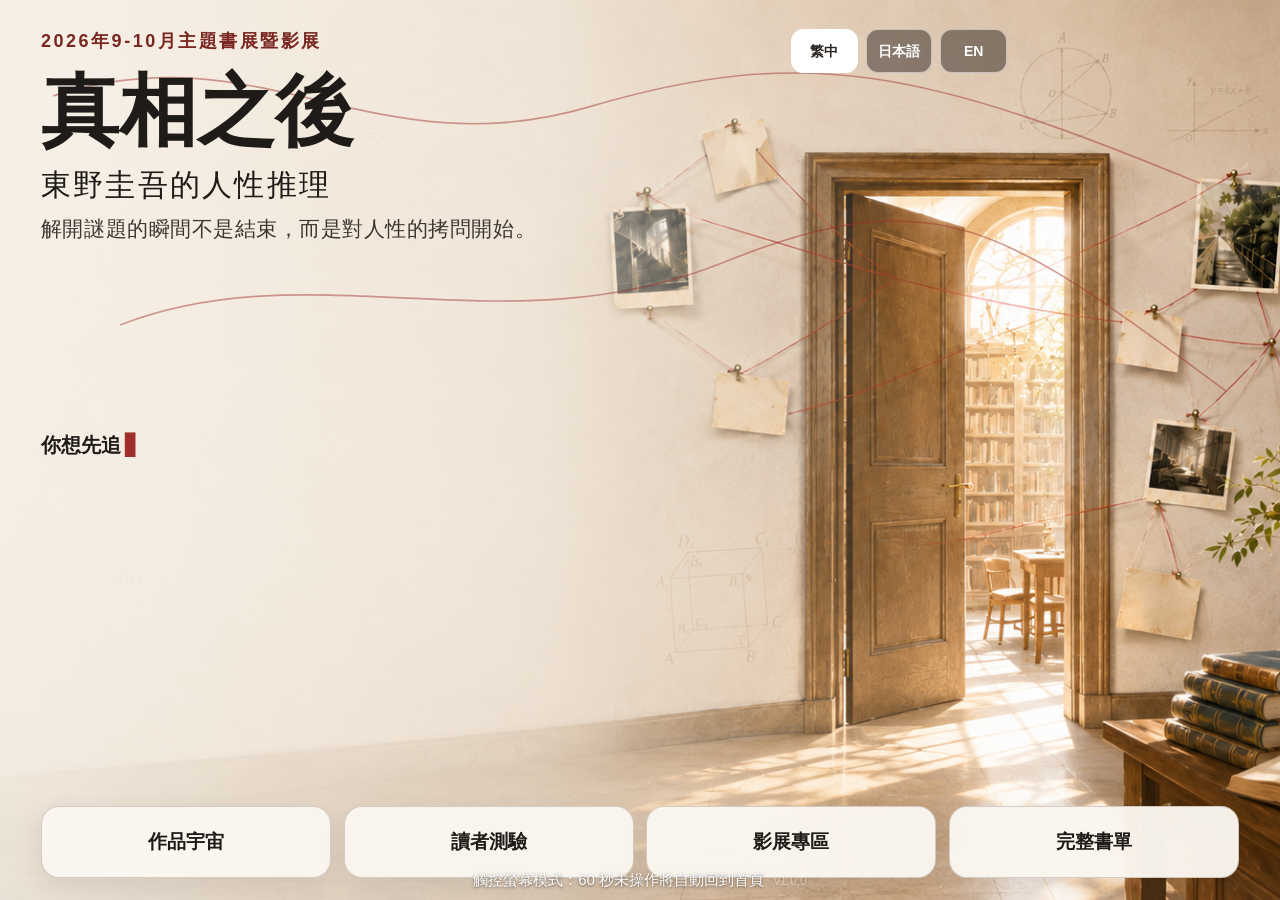
==== commit 7018781b: "加上版本號 加上版本號" ====
--- a/index.html
+++ b/index.html
@@ -68,20 +68,8 @@
 }
 .panel.open{display:block}
 .close{
-  position:fixed;
-  top:calc(4vh + 14px);
-  right:calc(4vw + 14px);
-  z-index:60;
-  float:none;
-  border:0;
-  background:#2c2722;
-  color:#fff;
-  border-radius:14px;
-  min-height:58px;
-  padding:12px 22px;
-  font-size:22px;
-  cursor:pointer;
-  box-shadow:0 10px 28px rgba(0,0,0,.22);
+  position:sticky;top:0;float:right;border:0;background:#2c2722;color:#fff;border-radius:14px;
+  min-height:58px;padding:12px 22px;font-size:22px;cursor:pointer
 }
 .panel-kicker{color:var(--red);font-weight:700;letter-spacing:.08em;font-size:22px}
 .panel h2{font-size:clamp(46px,4vw,84px);margin:.2em 0 .25em}
@@ -92,6 +80,7 @@
 .book p{font-size:18px;line-height:1.55;margin-bottom:0;color:var(--muted)}
 
 .status{position:absolute;left:50%;bottom:1.1vh;transform:translateX(-50%);z-index:3;color:#fff;font-size:clamp(15px,.9vw,20px);text-shadow:0 1px 3px rgba(0,0,0,.55)}
+.version-tag{opacity:.35;font-size:.8em;font-family:Arial,sans-serif;white-space:nowrap}
 
 @media (max-width:1000px){
   .hero{max-width:60vw}
@@ -383,15 +372,14 @@
 
   .panel.case-mode{padding:18px 15px 36px}
   .close{
-    position:fixed;
-    top:14px;
-    right:14px;
-    z-index:60;
+    position:sticky;
+    top:0;
+    z-index:20;
     min-height:48px;
     padding:9px 14px;
     border-radius:12px;
     font-size:15px;
-    margin:0;
+    margin-bottom:8px;
   }
 
   .case-shell{max-width:none;padding-bottom:10px}
@@ -486,7 +474,7 @@
   .close{
     float:none;
     display:block;
-    margin-left:0;
+    margin-left:auto;
   }
 }
 
@@ -804,7 +792,7 @@
     <div id="panelContent"></div>
   </section>
 
-  <div class="status" id="idleStatus" data-i18n="common.idleStatus">觸控螢幕模式：60 秒未操作將自動回到首頁</div>
+  <div class="status"><span id="idleStatus" data-i18n="common.idleStatus">觸控螢幕模式：60 秒未操作將自動回到首頁</span><span class="version-tag"> · v1.0.0</span></div>
 
   <div class="confirm-modal" id="restartConfirm" aria-hidden="true">
     <div class="confirm-card">
--- a/css/theme.css
+++ b/css/theme.css
@@ -225,56 +225,78 @@
 }
 
 
-/* ===== 展場筆電／低高度桌面最佳化 =====
-   目的：避免 1366×768、Windows 顯示縮放等環境下，
-   英文首頁 Hero 過高而把底部導覽按鈕擠出畫面。
-   一般 900px 以上高度的桌機不受影響。
+/* ===== 展場筆電／低高度桌面平衡版 =====
+   目的：在 1366×768、Windows 顯示縮放等低高度環境下，
+   保持英文首頁完整顯示，同時避免字級與 CASE 卡片過度擁擠。
+   一般較高螢幕不受影響。
 */
 @media (max-height:850px) and (min-width:769px){
 
   body.page-home .app{
-    padding-top:2vh;
+    padding-top:2.2vh;
+    padding-bottom:1.8vh;
+    gap:1.25vh;
+  }
+
+  html[lang="en"] body.page-home .hero{
+    max-width:62vw;
+  }
+
+  html[lang="en"] body.page-home .title{
+    font-size:clamp(56px,5.2vw,76px);
+    line-height:1.06;
+    margin:.07em 0 .06em;
+    white-space:nowrap;
+  }
+
+  html[lang="en"] body.page-home .subtitle{
+    font-size:clamp(25px,2.05vw,32px);
+    line-height:1.16;
+    letter-spacing:.04em;
+    margin-bottom:.35em;
+  }
+
+  html[lang="en"] body.page-home .tagline{
+    font-size:clamp(17px,1.1vw,21px);
+    line-height:1.5;
+    max-width:800px;
+  }
+
+  body.page-home .case-grid{
+    gap:1.2vh 1.1vw;
+  }
+
+  body.page-home .case{
+    min-height:14.2vh;
+    padding-top:1.5vh;
     padding-bottom:1.4vh;
-    gap:1vh;
-  }
-
-  /* 英文主標在低高度螢幕縮小，盡量維持單行 */
-  html[lang="en"] body.page-home .hero{
-    max-width:58vw;
-  }
-
-  html[lang="en"] body.page-home .title{
-    font-size:clamp(48px,4.7vw,68px);
-    line-height:1.04;
-    margin:.06em 0 .05em;
+  }
+
+  body.page-home .footer button{
+    min-height:7vh;
+  }
+}
+
+
+
+/* ===== 英文首頁：Touchscreen 提示固定單行置底 =====
+   避免英文提示換成兩行後覆蓋底部四個功能按鈕。
+*/
+@media (min-width:769px){
+  html[lang="en"] body.page-home .footer{
+    padding-bottom:24px;
+  }
+
+  html[lang="en"] body.page-home .status{
+    left:50%;
+    bottom:4px;
+    transform:translateX(-50%);
+    width:max-content;
+    max-width:calc(100vw - 32px);
     white-space:nowrap;
-  }
-
-  html[lang="en"] body.page-home .subtitle{
-    font-size:clamp(24px,2vw,31px);
-    line-height:1.12;
-    letter-spacing:.045em;
-    margin-bottom:.28em;
-  }
-
-  html[lang="en"] body.page-home .tagline{
-    font-size:clamp(16px,1.05vw,20px);
-    line-height:1.45;
-    max-width:760px;
-  }
-
-  /* CASE 區與底部功能列稍微收緊，確保完整露出 */
-  body.page-home .case-grid{
-    gap:1vh 1.1vw;
-  }
-
-  body.page-home .case{
-    min-height:13.4vh;
-    padding-top:1.35vh;
-    padding-bottom:1.25vh;
-  }
-
-  body.page-home .footer button{
-    min-height:6.5vh;
-  }
-}
+    text-align:center;
+    font-size:clamp(11px,.72vw,14px);
+    line-height:1.1;
+    pointer-events:none;
+  }
+}
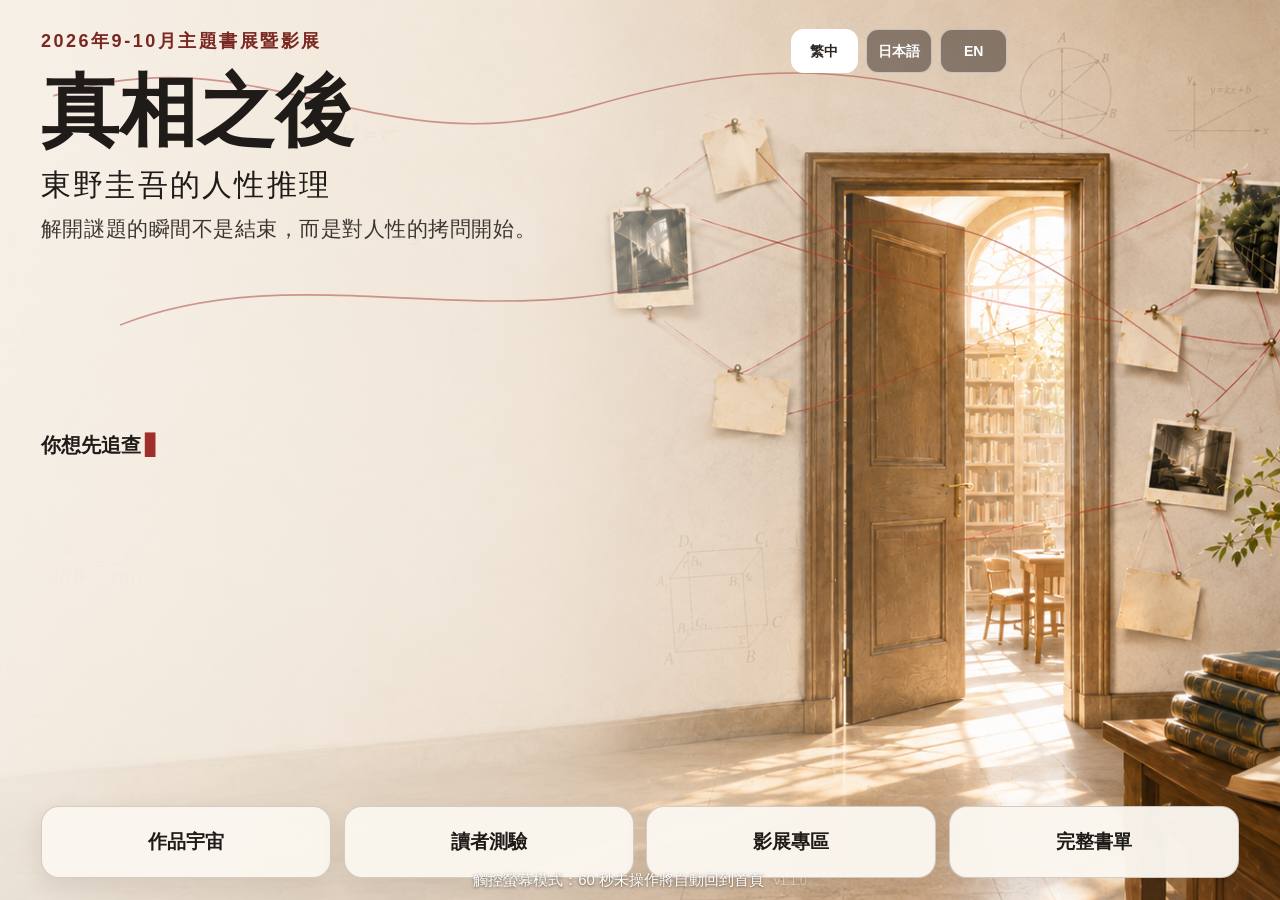
==== commit a4e2d354: "v.1.1.0改英文標題字距 v.1.1.0改英文標題字距" ====
--- a/index.html
+++ b/index.html
@@ -792,7 +792,7 @@
     <div id="panelContent"></div>
   </section>
 
-  <div class="status"><span id="idleStatus" data-i18n="common.idleStatus">觸控螢幕模式：60 秒未操作將自動回到首頁</span><span class="version-tag"> · v1.0.0</span></div>
+  <div class="status"><span id="idleStatus" data-i18n="common.idleStatus">觸控螢幕模式：60 秒未操作將自動回到首頁</span><span class="version-tag"> · v1.1.0</span></div>
 
   <div class="confirm-modal" id="restartConfirm" aria-hidden="true">
     <div class="confirm-card">
--- a/css/theme.css
+++ b/css/theme.css
@@ -300,3 +300,20 @@
     pointer-events:none;
   }
 }
+
+
+/* ===== 英文首頁版面微調 ===== */
+html[lang="en"] body.page-home .title{
+  margin-top:.40em;
+}
+
+html[lang="en"] body.page-home .subtitle{
+  font-size:clamp(26px,1.9vw,34px);
+  letter-spacing:.035em;
+  white-space:nowrap;
+  margin-top:0.5em;
+}
+
+html[lang="en"] body.page-home .tagline{
+  margin-top:0.5em;
+}
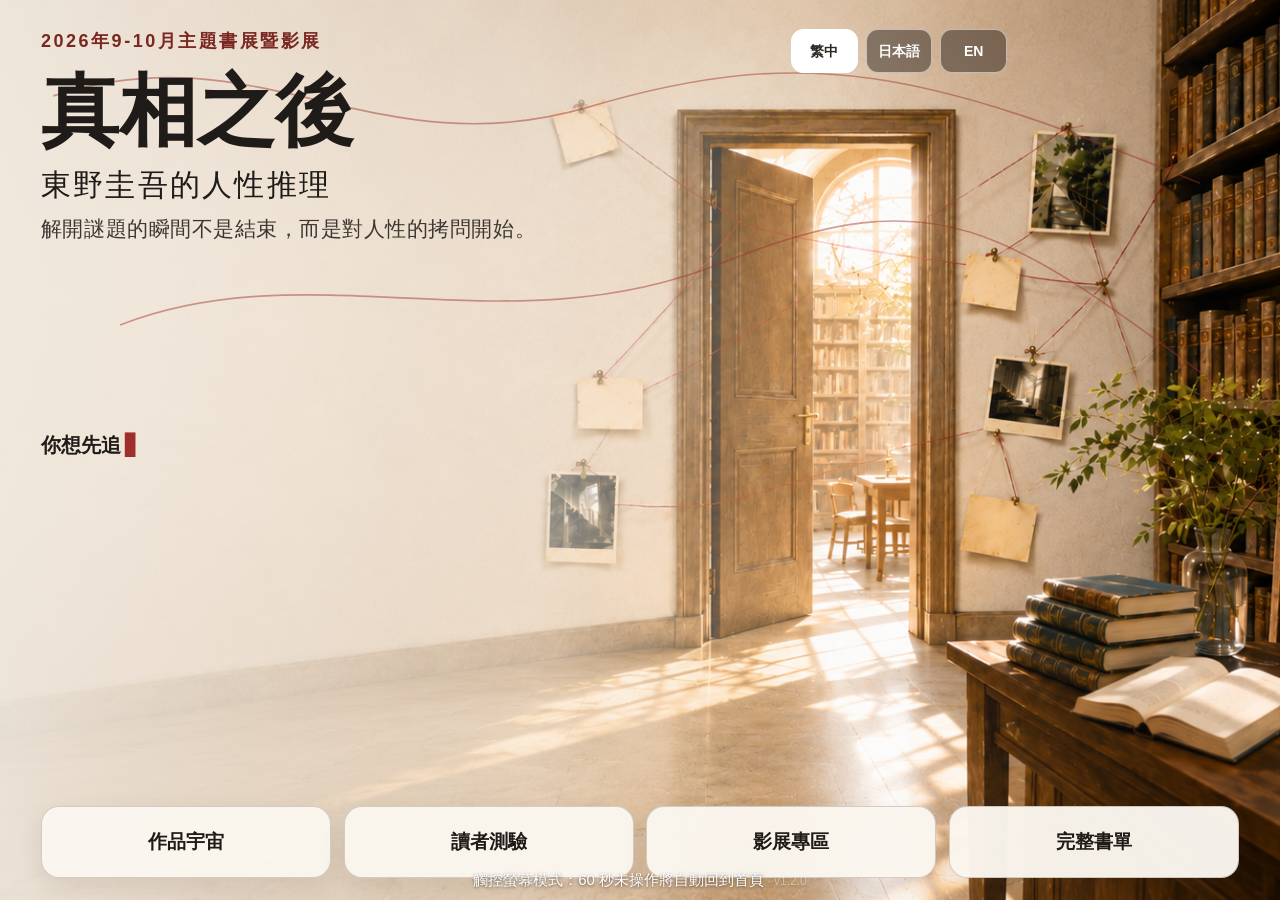
==== commit 55a745de: "v.1.2.0更換底圖 更換底圖" ====
--- a/index.html
+++ b/index.html
@@ -792,7 +792,7 @@
     <div id="panelContent"></div>
   </section>
 
-  <div class="status"><span id="idleStatus" data-i18n="common.idleStatus">觸控螢幕模式：60 秒未操作將自動回到首頁</span><span class="version-tag"> · v1.1.0</span></div>
+  <div class="status"><span id="idleStatus" data-i18n="common.idleStatus">觸控螢幕模式：60 秒未操作將自動回到首頁</span><span class="version-tag"> · v1.2.0</span></div>
 
   <div class="confirm-modal" id="restartConfirm" aria-hidden="true">
     <div class="confirm-card">
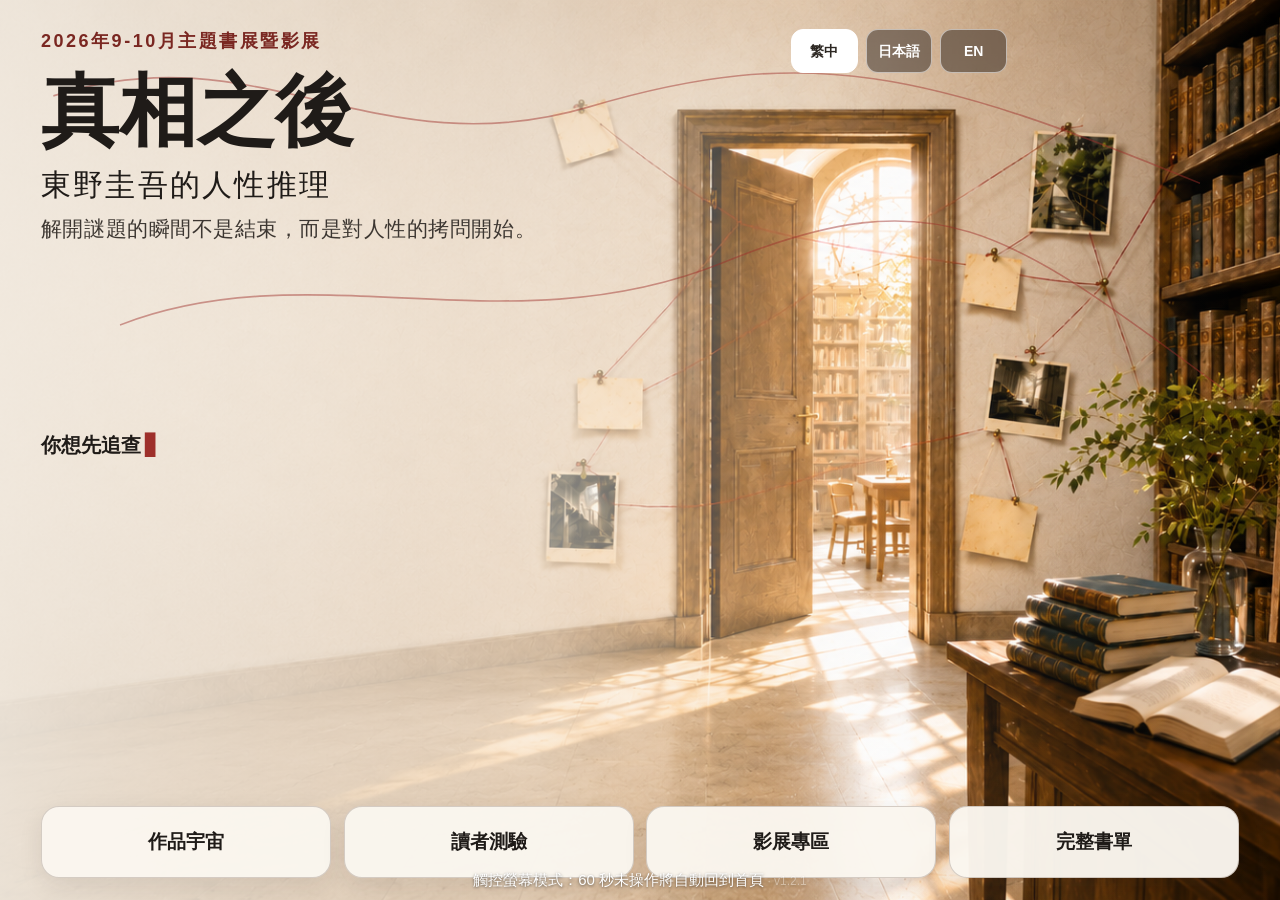
==== commit b8a3e712: "修改關閉按鈕功能 修改關閉按鈕功能" ====
--- a/index.html
+++ b/index.html
@@ -68,8 +68,19 @@
 }
 .panel.open{display:block}
 .close{
-  position:sticky;top:0;float:right;border:0;background:#2c2722;color:#fff;border-radius:14px;
-  min-height:58px;padding:12px 22px;font-size:22px;cursor:pointer
+  position:fixed;
+  top:calc(4vh + 18px);
+  right:calc(4vw + 18px);
+  z-index:999;
+  float:none;
+  border:0;
+  background:#2c2722;
+  color:#fff;
+  border-radius:14px;
+  min-height:58px;
+  padding:12px 22px;
+  font-size:22px;
+  cursor:pointer;
 }
 .panel-kicker{color:var(--red);font-weight:700;letter-spacing:.08em;font-size:22px}
 .panel h2{font-size:clamp(46px,4vw,84px);margin:.2em 0 .25em}
@@ -792,7 +803,7 @@
     <div id="panelContent"></div>
   </section>
 
-  <div class="status"><span id="idleStatus" data-i18n="common.idleStatus">觸控螢幕模式：60 秒未操作將自動回到首頁</span><span class="version-tag"> · v1.2.0</span></div>
+  <div class="status"><span id="idleStatus" data-i18n="common.idleStatus">觸控螢幕模式：60 秒未操作將自動回到首頁</span><span class="version-tag"> · v1.2.1</span></div>
 
   <div class="confirm-modal" id="restartConfirm" aria-hidden="true">
     <div class="confirm-card">
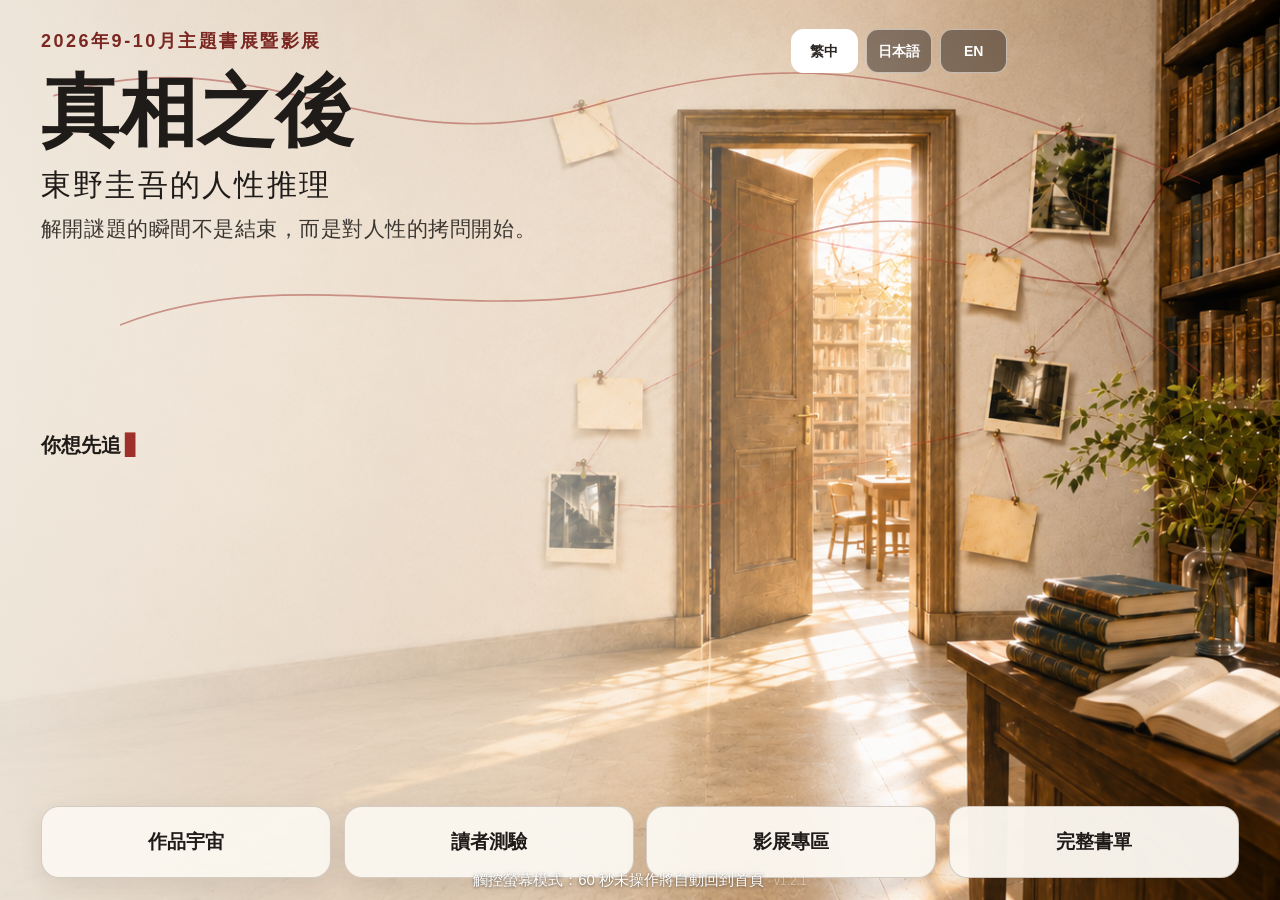
==== commit 62309a89: "Update index.html" ====
--- a/index.html
+++ b/index.html
@@ -928,7 +928,7 @@
     },
     "common": {
       "close": "閉じる",
-      "restart": "↺ 調査をやり直す",
+      "restart": "↺ やり直す",
       "progressPrefix": "調査進捗：完了",
       "progressSuffix": "/ 6",
       "investigationProgress": "調査進捗",
@@ -1004,7 +1004,7 @@
     },
     "common": {
       "close": "Close",
-      "restart": "↺ Restart Investigation",
+      "restart": "↺ Restart",
       "progressPrefix": "Investigation Progress:",
       "progressSuffix": "of 6",
       "investigationProgress": "Investigation Progress",
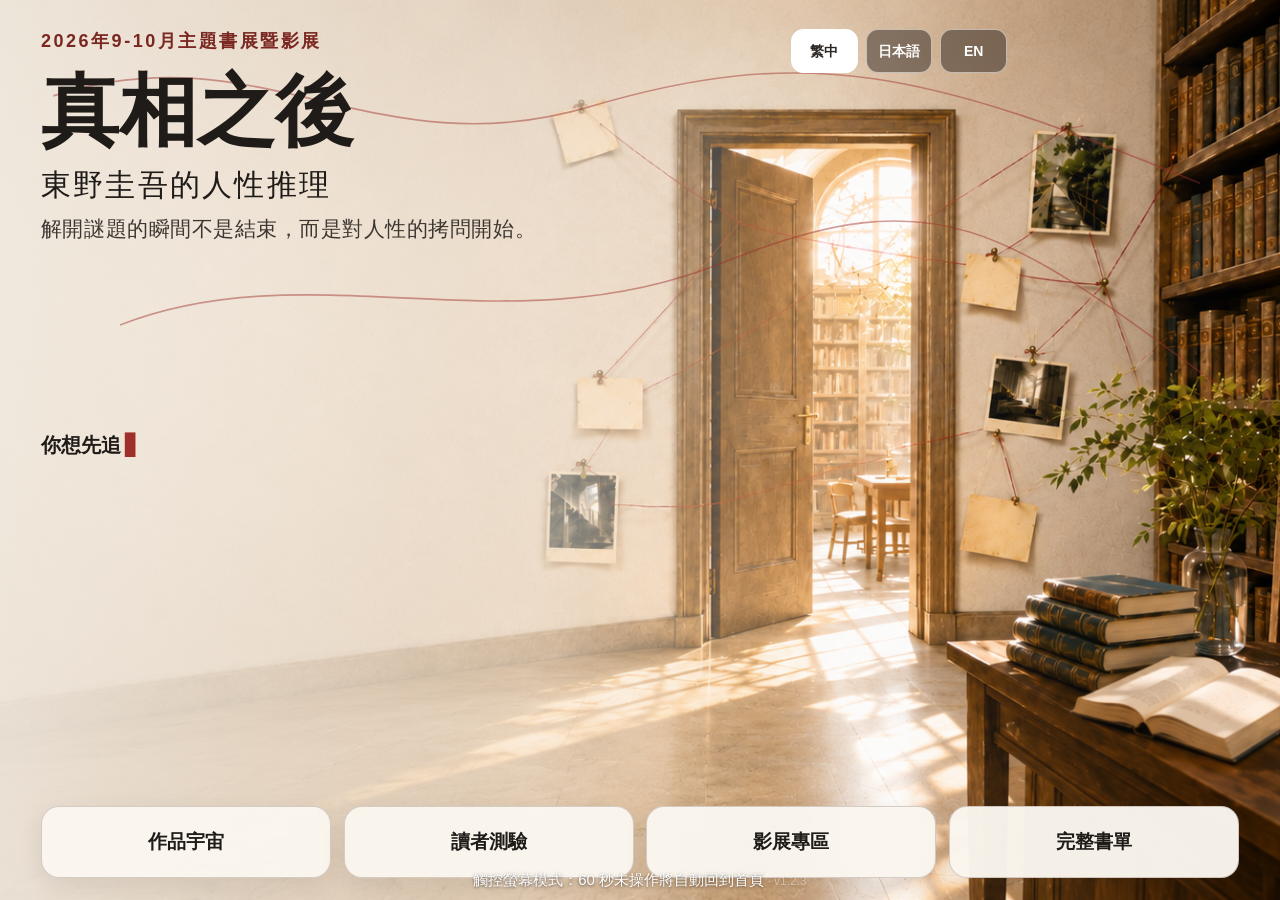
==== commit 0aab8bb7: "V.1.2.3 V.1.2.3" ====
--- a/index.html
+++ b/index.html
@@ -803,7 +803,7 @@
     <div id="panelContent"></div>
   </section>
 
-  <div class="status"><span id="idleStatus" data-i18n="common.idleStatus">觸控螢幕模式：60 秒未操作將自動回到首頁</span><span class="version-tag"> · v1.2.1</span></div>
+  <div class="status"><span id="idleStatus" data-i18n="common.idleStatus">觸控螢幕模式：60 秒未操作將自動回到首頁</span><span class="version-tag"> · v1.2.3</span></div>
 
   <div class="confirm-modal" id="restartConfirm" aria-hidden="true">
     <div class="confirm-card">
